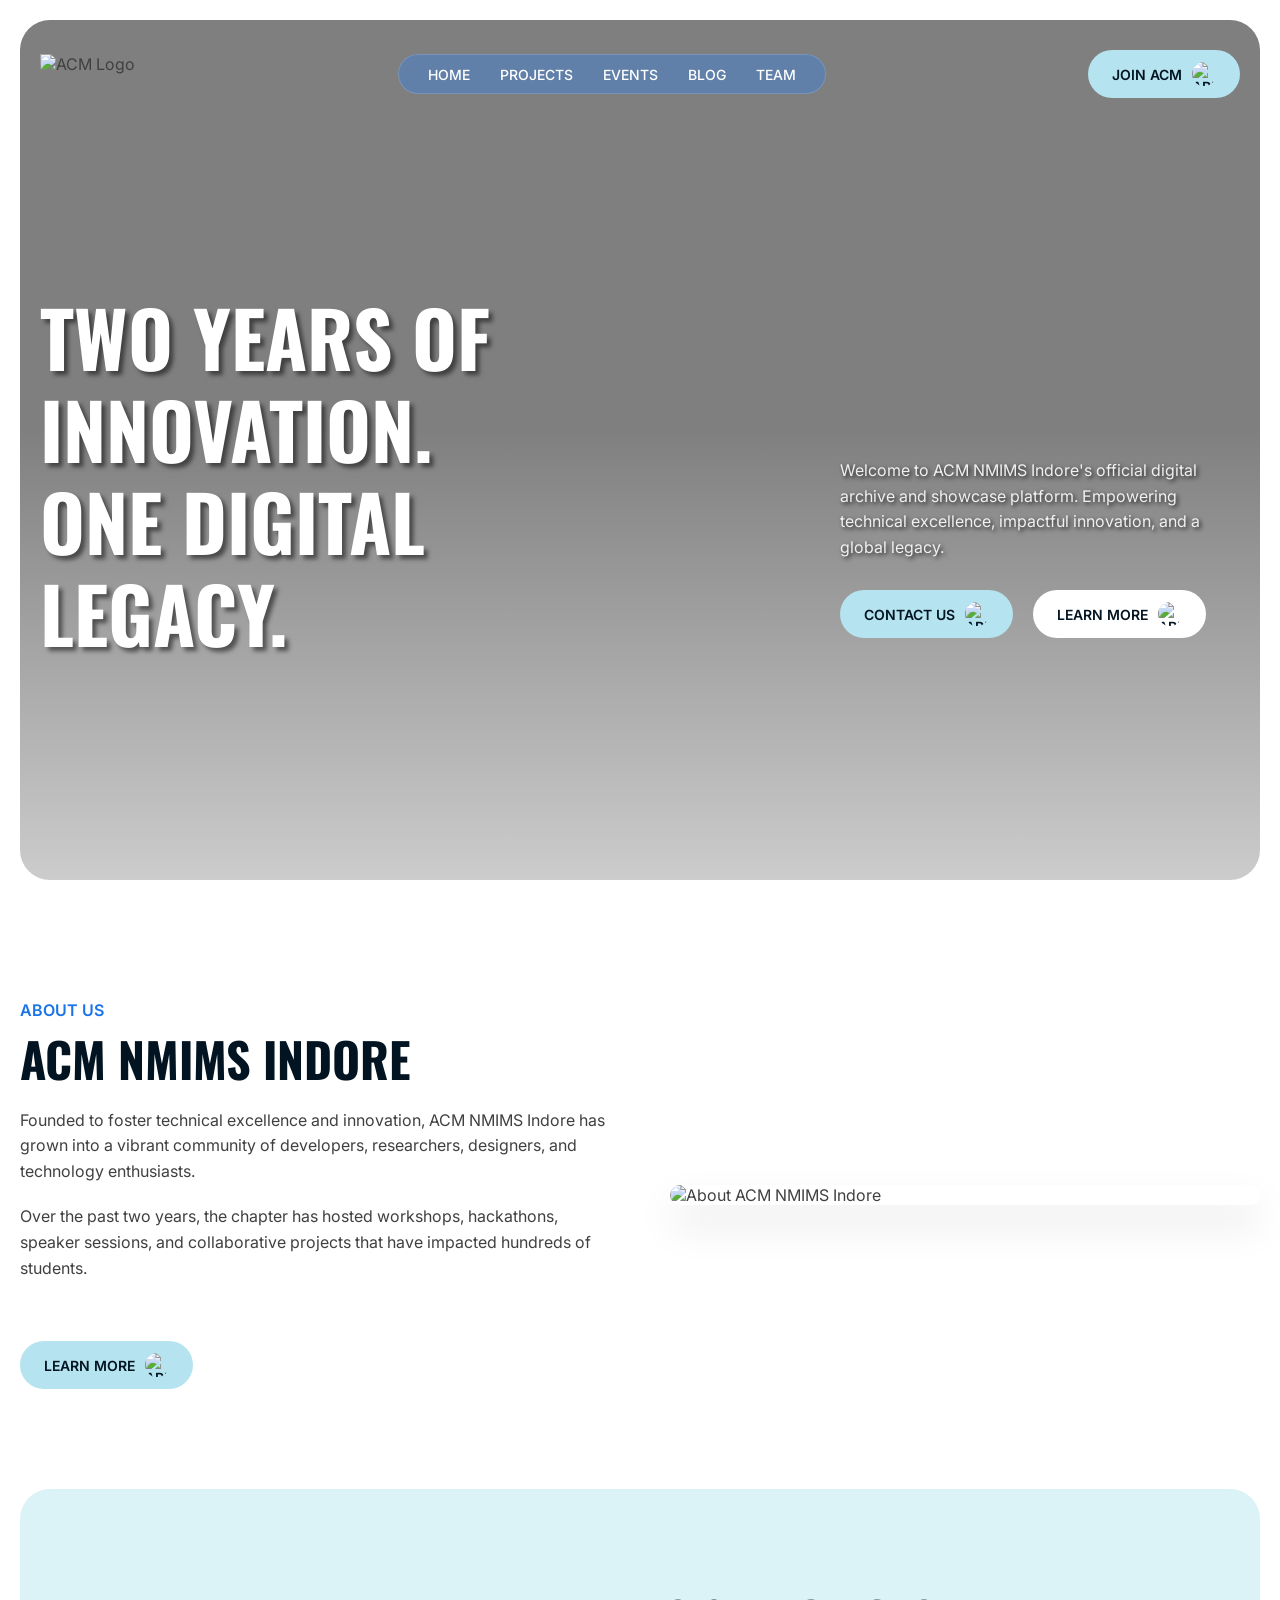
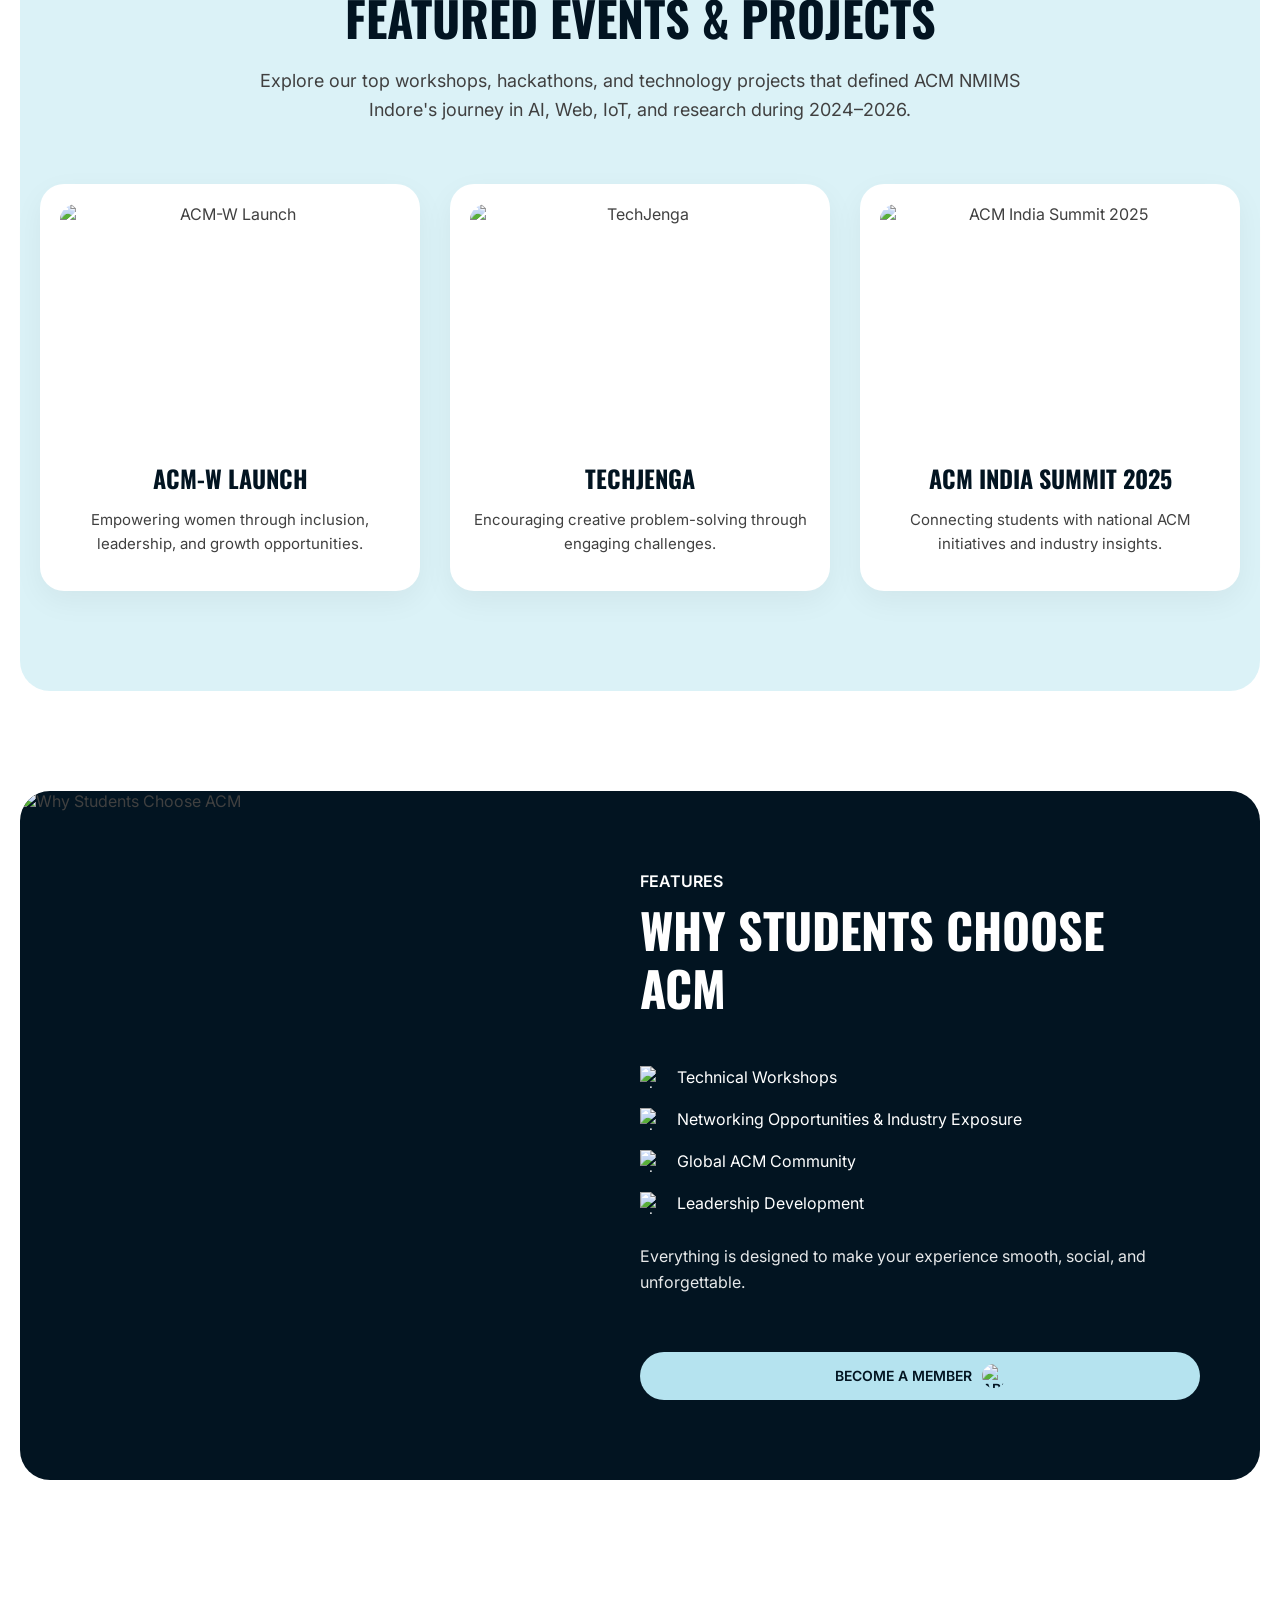
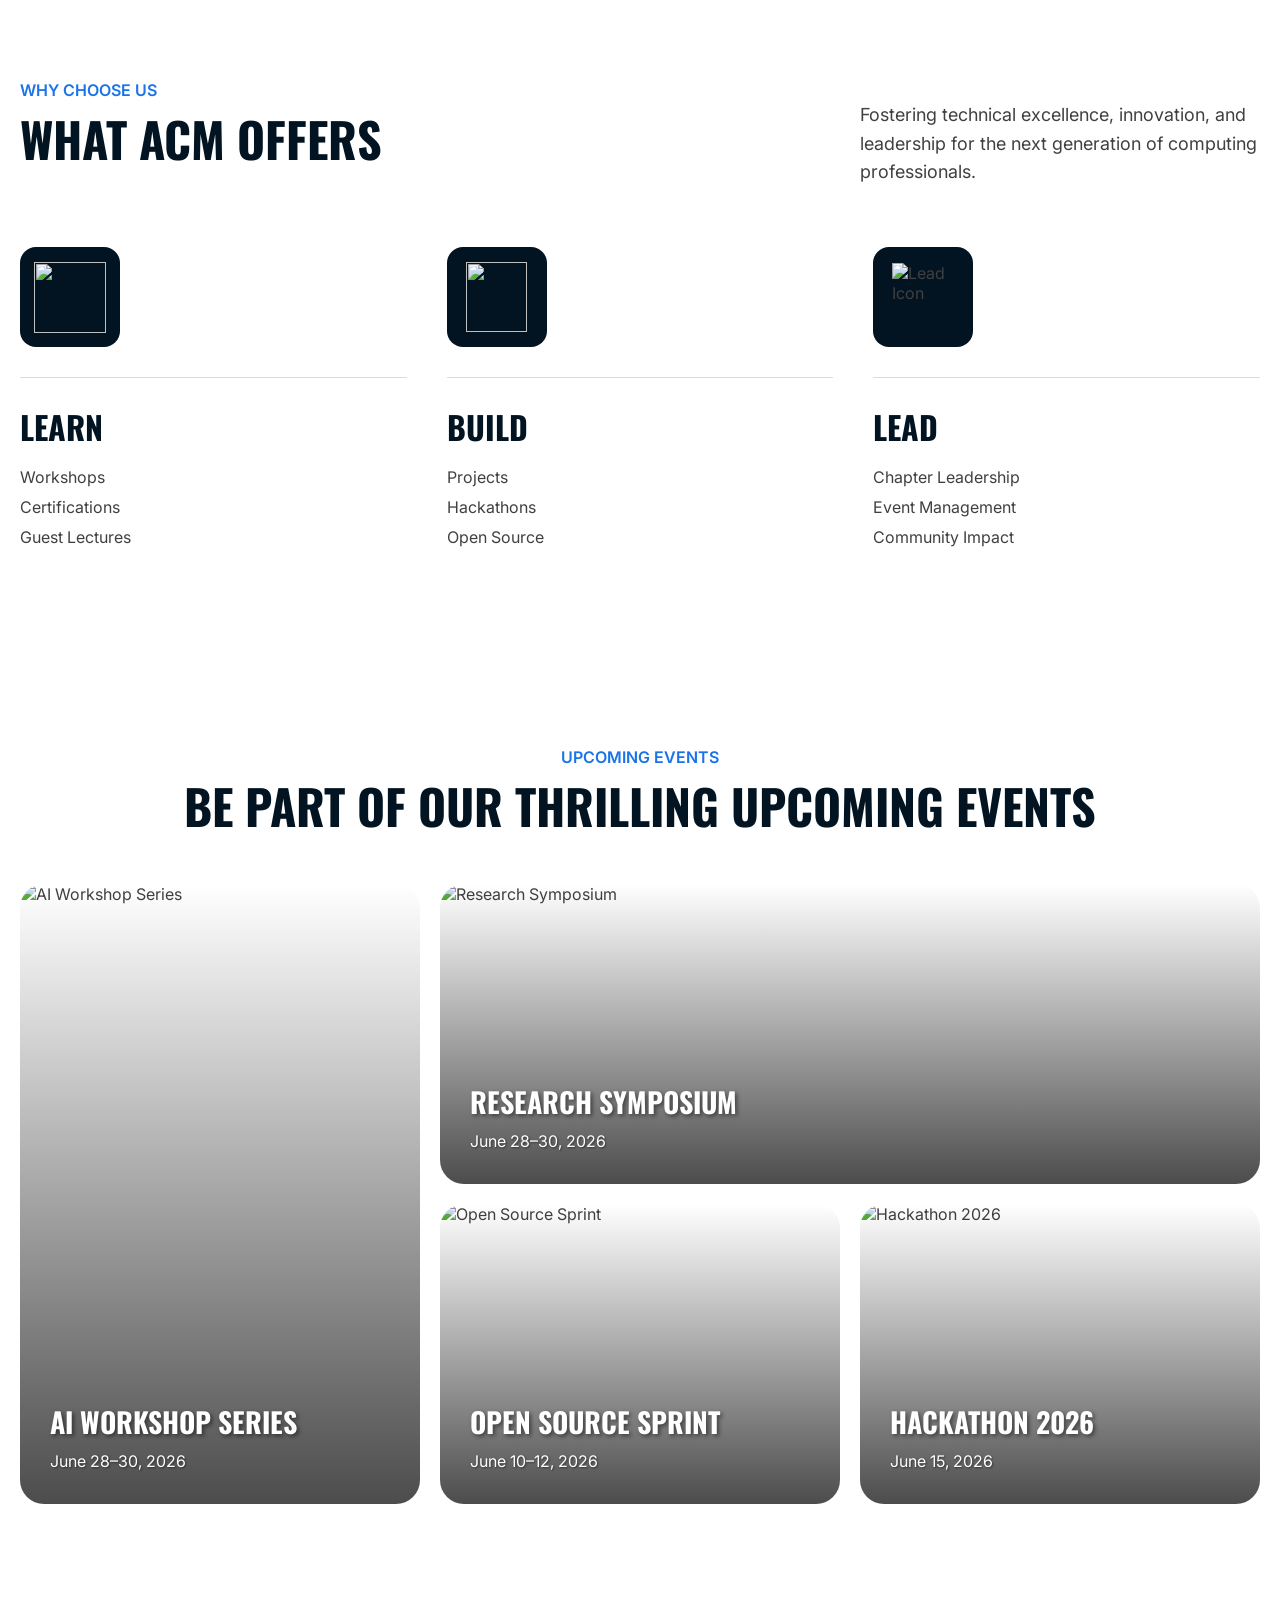
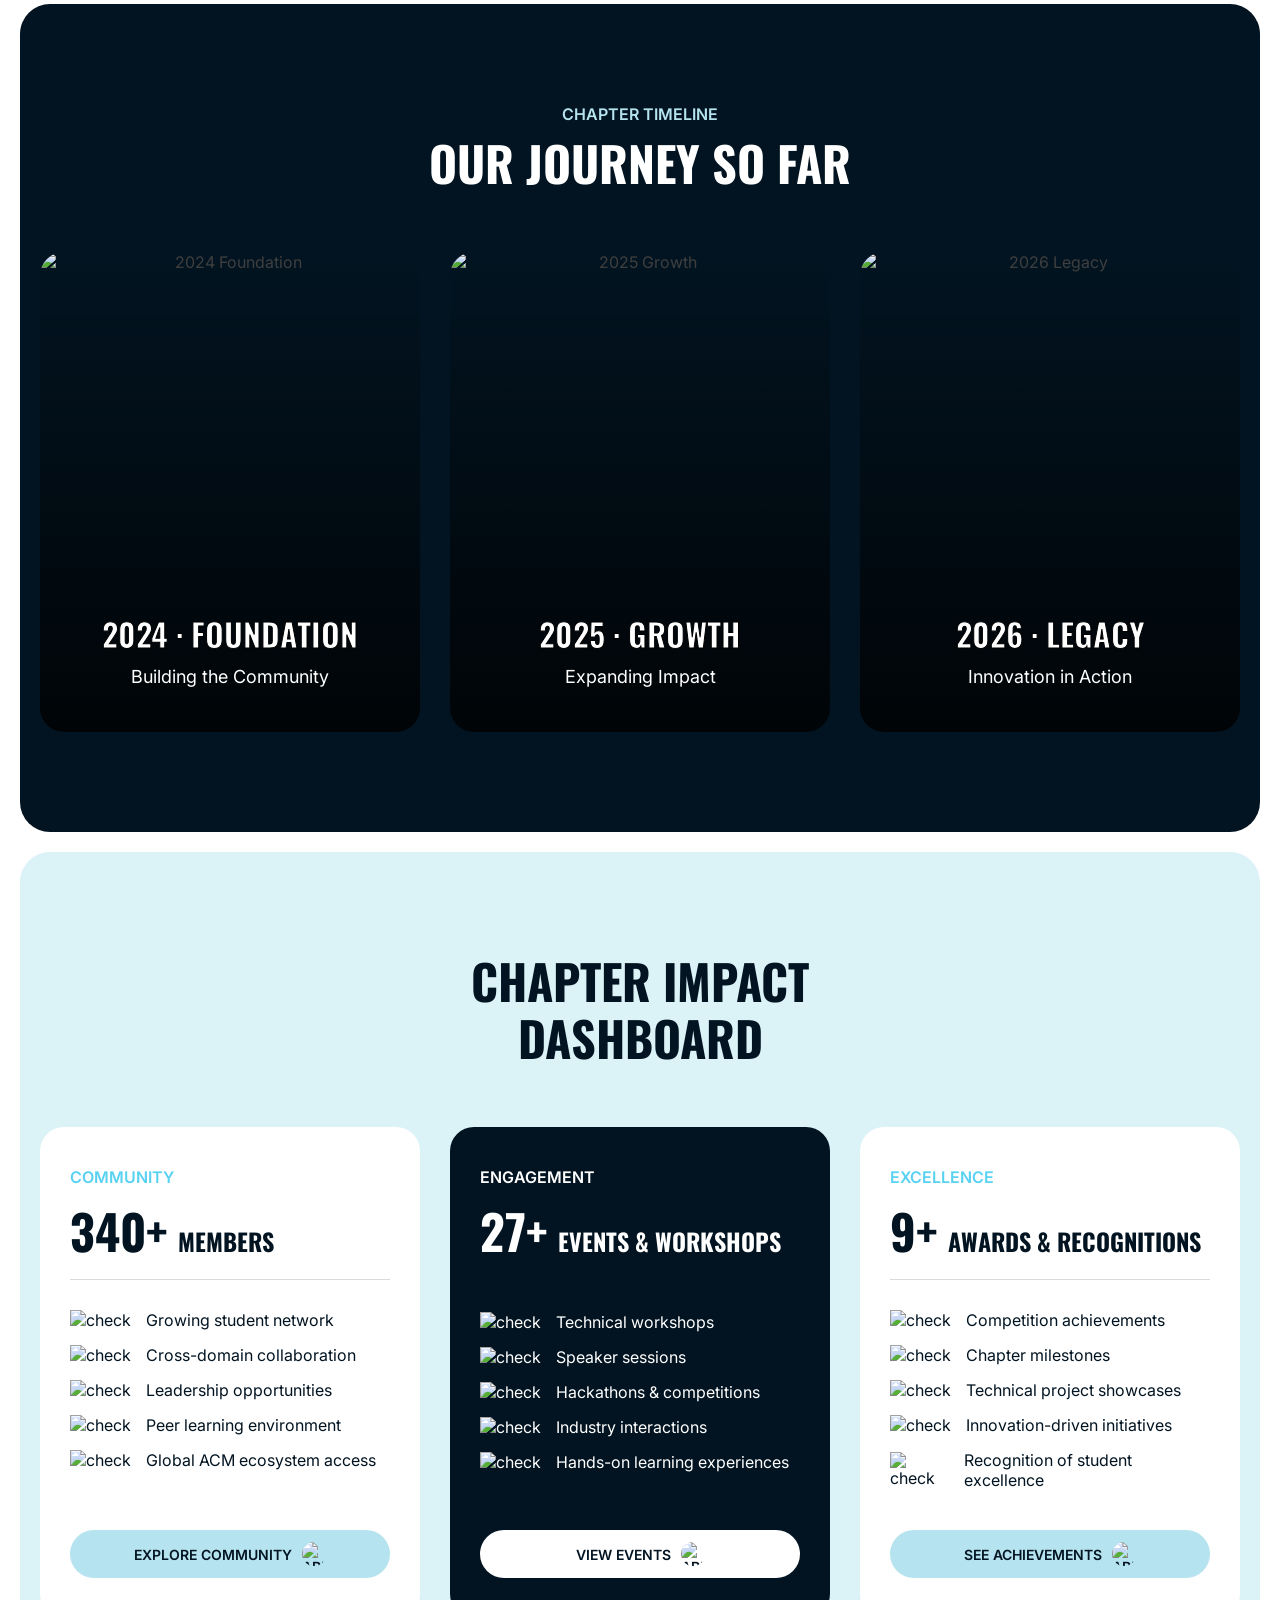
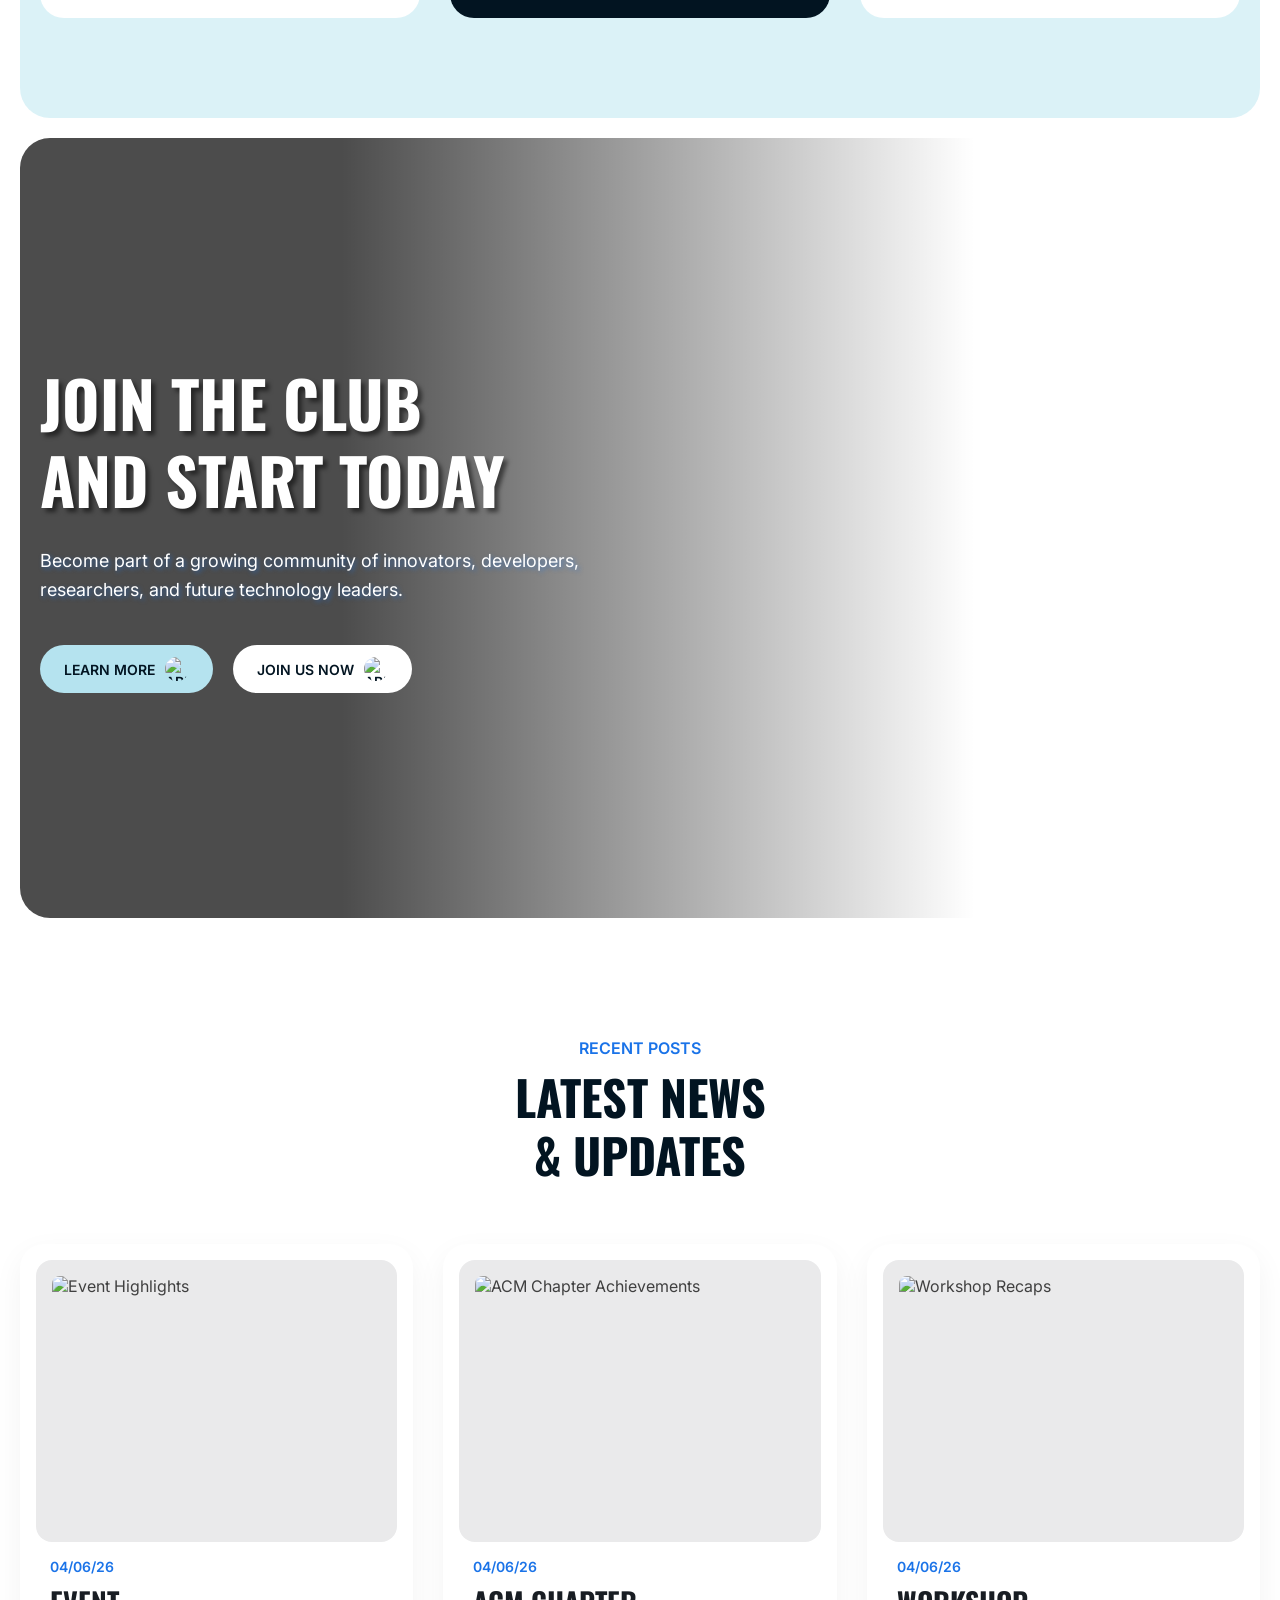
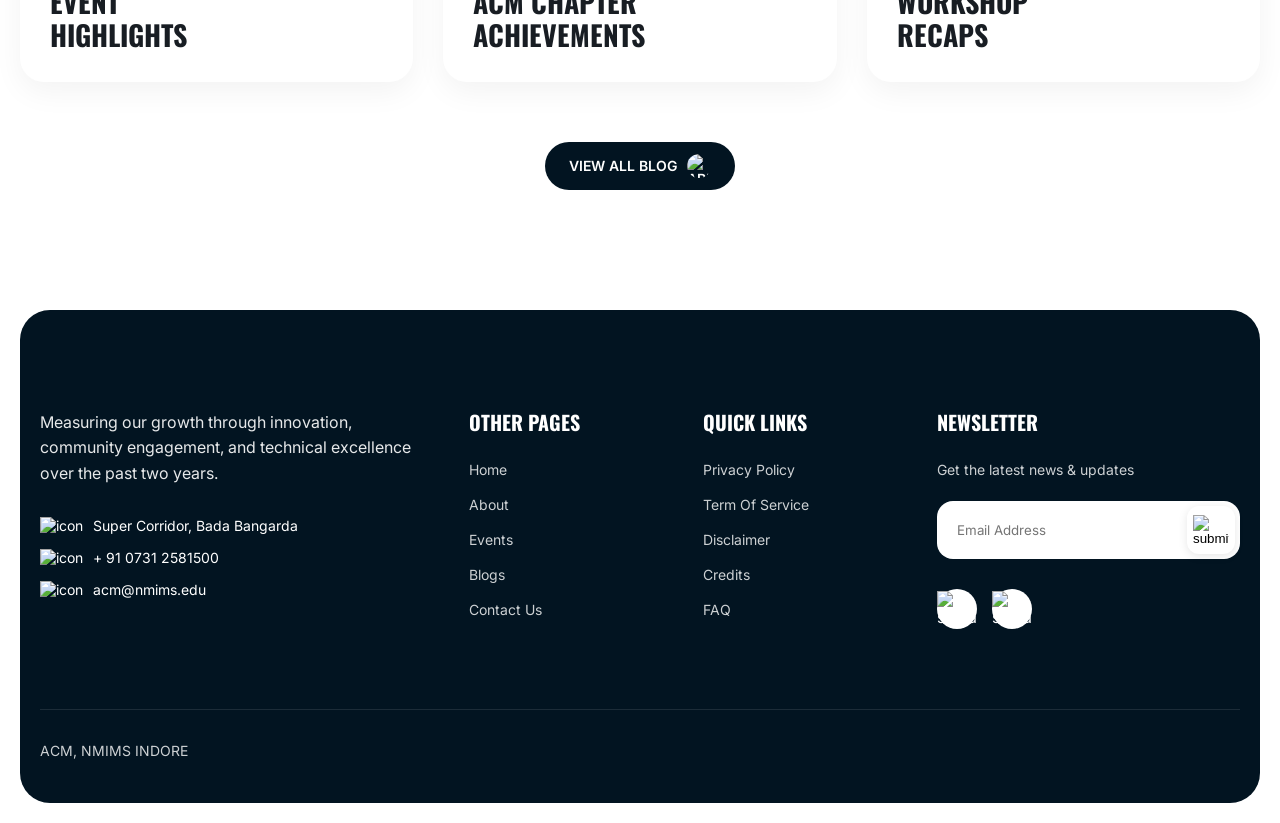
==== index.html @ 6b7d5bf9 "Initial ACM website upload Initial ACM website upload" ====
<!DOCTYPE html>
<html lang="en">
<head>
  <meta charset="UTF-8">
  <meta name="viewport" content="width=device-width, initial-scale=1.0">
  <title>Generated Page</title>
  <meta charset="UTF-8">
<meta name="viewport" content="width=device-width, initial-scale=1.0">
<title>ACM NMIMS Indore</title>
<link rel="preconnect" href="https://fonts.googleapis.com">
<link rel="preconnect" href="https://fonts.gstatic.com" crossorigin>
<link href="https://fonts.googleapis.com/css2?family=Inter:wght@400;500;600&family=Oswald:wght@400;500;600;700&display=swap" rel="stylesheet">
  <link rel="stylesheet" href="global.css">
  <style id="sections-styles">
/* CSS for section section:Hero */
.hero-section {
  position: relative;
  background-image: url('images/1e2fa39d3586a063eca9a0ffed9debd370127e8b.png');
  background-size: cover;
  background-position: center;
  min-height: 860px;
  border-radius: 30px;
  margin: 20px;
  overflow: hidden;
  display: flex;
  flex-direction: column;
}

.hero-bg-overlay {
  position: absolute;
  top: 0; left: 0; right: 0; bottom: 0;
  background: linear-gradient(180deg, rgba(0, 0, 0, 0.5) 0%, rgba(0, 0, 0, 0.5) 47.6%, rgba(0, 0, 0, 0.2) 100%);
  z-index: 1;
}

.site-header {
  position: relative;
  z-index: 2;
  padding: 30px 0;
}

.header-container {
  display: flex;
  justify-content: space-between;
  align-items: center;
  flex-wrap: wrap;
  gap: 20px;
}

.logo img {
  height: 40px;
}

.main-nav {
  position: relative;
  padding: 10px 30px;
  border-radius: 60px;
}

.nav-bg {
  position: absolute;
  top: 0; left: 0; right: 0; bottom: 0;
  background-color: rgba(62, 131, 221, 0.46);
  border: 1px solid rgba(255, 255, 255, 0.15);
  border-radius: 60px;
  backdrop-filter: blur(1px);
  z-index: -1;
}

.nav-list {
  display: flex;
  gap: 30px;
  align-items: center;
}

.nav-list a {
  color: #ffffff;
  font-size: 14px;
  font-weight: 500;
  text-transform: uppercase;
}

.hero-content {
  position: relative;
  z-index: 2;
  flex-grow: 1;
  display: flex;
  align-items: center;
  padding-bottom: 60px;
}

.hero-body {
  display: flex;
  flex-direction: column;
  gap: 40px;
  width: 100%;
}

.hero-title {
  color: #ffffff;
  font-size: clamp(48px, 6vw, 80px);
  text-shadow: 4px 4px 4px rgba(0, 0, 0, 0.5);
  margin: 0;
}

.hero-text-box {
  max-width: 400px;
}

.hero-desc {
  color: rgba(255, 255, 255, 0.9);
  font-size: 16px;
  text-shadow: 2px 2px 4px rgba(0, 0, 0, 0.8);
  margin-bottom: 30px;
}

.hero-buttons {
  display: flex;
  gap: 20px;
  flex-wrap: wrap;
}

@media (min-width: 992px) {
  .hero-body {
    flex-direction: row;
    justify-content: space-between;
    align-items: flex-end;
  }
  .hero-text-box {
    margin-bottom: 20px;
  }
}

@media (max-width: 768px) {
  .main-nav {
    display: none; /* Simplified for mobile, would normally have a hamburger menu */
  }
  .header-container {
    justify-content: center;
  }
  .header-btn {
    display: none;
  }
}

/* CSS for section section:About */
.about-section {
  position: relative;
  padding: 100px 0;
  overflow: hidden;
}

.bg-svg-about {
  position: absolute;
  top: 50%;
  left: 0;
  transform: translateY(-50%);
  z-index: -1;
  opacity: 0.5;
  pointer-events: none;
}

.about-container {
  display: flex;
  flex-direction: column;
  gap: 60px;
  align-items: center;
}

.about-content {
  flex: 1;
  max-width: 600px;
}

.about-desc {
  margin-bottom: 20px;
  font-size: 16px;
}

.about-image {
  flex: 1;
  width: 100%;
  max-width: 600px;
}

.about-image img {
  border-radius: 30px;
  width: 100%;
  box-shadow: 0 20px 40px rgba(0,0,0,0.1);
}

@media (min-width: 992px) {
  .about-container {
    flex-direction: row;
    justify-content: space-between;
  }
}

/* CSS for section section:Featured */
.featured-section {
  background-color: rgba(181, 227, 239, 0.48);
  padding: 100px 0;
  border-radius: 30px;
  margin: 0 20px;
}

.featured-grid {
  display: grid;
  grid-template-columns: repeat(auto-fit, minmax(300px, 1fr));
  gap: 30px;
  margin-top: 60px;
}

.featured-card {
  background-color: #ffffff;
  border-radius: 24px;
  padding: 20px;
  display: flex;
  flex-direction: column;
  align-items: center;
  text-align: center;
  box-shadow: 0 10px 30px rgba(0,0,0,0.05);
}

.card-img-wrapper {
  width: 100%;
  height: 240px;
  border-radius: 16px;
  overflow: hidden;
  margin-bottom: 20px;
}

.card-img {
  width: 100%;
  height: 100%;
  object-fit: cover;
}

.card-title {
  font-size: 24px;
  color: var(--dark-blue);
  margin-bottom: 15px;
}

.card-desc {
  font-size: 15px;
  color: var(--text-dark);
}

/* CSS for section section:WhyChoose */
.why-choose-section {
  background-color: var(--dark-blue);
  border-radius: 30px;
  margin: 100px 20px;
  overflow: hidden;
}

.why-choose-container {
  display: flex;
  flex-direction: column;
  padding: 0;
}

.why-choose-image {
  width: 100%;
}

.why-choose-image img {
  width: 100%;
  height: 100%;
  object-fit: cover;
  border-radius: 30px;
}

.why-choose-content {
  padding: 60px 30px;
  display: flex;
  flex-direction: column;
  justify-content: center;
}

.feature-list {
  margin: 30px 0;
  display: flex;
  flex-direction: column;
  gap: 20px;
}

.feature-list li {
  display: flex;
  align-items: center;
  gap: 15px;
  color: #ffffff;
  font-size: 16px;
}

.check-icon {
  width: 22px;
  height: 22px;
}

.feature-desc {
  font-size: 16px;
  opacity: 0.9;
}

@media (min-width: 992px) {
  .why-choose-container {
    flex-direction: row;
  }
  .why-choose-image {
    width: 50%;
  }
  .why-choose-content {
    width: 50%;
    padding: 80px 60px;
  }
}

/* CSS for section section:Offers */
.offers-section {
  padding: 100px 0;
}

.offers-header {
  display: flex;
  flex-direction: column;
  gap: 20px;
  margin-bottom: 60px;
}

.offers-grid {
  display: grid;
  grid-template-columns: repeat(auto-fit, minmax(250px, 1fr));
  gap: 40px;
}

.offer-card {
  display: flex;
  flex-direction: column;
}

.offer-icon-box {
  width: 100px;
  height: 100px;
  background-color: var(--dark-blue);
  border-radius: 16px;
  display: flex;
  align-items: center;
  justify-content: center;
  margin-bottom: 30px;
}

.offer-divider {
  width: 100%;
  height: 1px;
  background-color: rgba(2, 20, 33, 0.15);
  border: none;
  margin: 0 0 30px 0;
}

.offer-title {
  font-size: 32px;
  color: var(--dark-blue);
  margin-bottom: 20px;
}

.offer-list {
  display: flex;
  flex-direction: column;
  gap: 10px;
}

.offer-list li {
  font-size: 16px;
  color: var(--text-dark);
}

@media (min-width: 768px) {
  .offers-header {
    flex-direction: row;
    justify-content: space-between;
    align-items: flex-end;
  }
  .offers-header-left {
    flex: 1;
  }
  .offers-header-right {
    flex: 1;
    max-width: 400px;
  }
}

/* CSS for section section:Upcoming */
.upcoming-section {
  position: relative;
  padding: 100px 0;
}

.bg-svg-upcoming {
  position: absolute;
  top: 20%;
  right: 0;
  z-index: -1;
  opacity: 0.5;
  pointer-events: none;
}

.upcoming-grid {
  display: grid;
  grid-template-columns: 1fr;
  gap: 20px;
  margin-top: 50px;
}

.upcoming-card {
  position: relative;
  border-radius: 24px;
  overflow: hidden;
  display: flex;
  flex-direction: column;
  justify-content: flex-end;
  min-height: 300px;
}

.upcoming-bg {
  position: absolute;
  top: 0; left: 0; width: 100%; height: 100%;
  object-fit: cover;
  z-index: 1;
}

.upcoming-overlay {
  position: absolute;
  top: 0; left: 0; width: 100%; height: 100%;
  background: linear-gradient(180deg, rgba(0,0,0,0) 0%, rgba(0,0,0,0.7) 100%);
  z-index: 2;
}

.upcoming-content {
  position: relative;
  z-index: 3;
  padding: 30px;
}

.upcoming-title {
  color: #ffffff;
  font-size: 28px;
  margin-bottom: 10px;
  text-shadow: 2px 2px 4px rgba(0,0,0,0.5);
}

.upcoming-date {
  color: #ffffff;
  font-size: 16px;
  margin: 0;
  text-shadow: 1px 1px 2px rgba(0,0,0,0.5);
}

@media (min-width: 768px) {
  .upcoming-grid {
    grid-template-columns: repeat(2, 1fr);
  }
}

@media (min-width: 1024px) {
  .upcoming-grid {
    grid-template-columns: 1fr 1fr 1fr;
    grid-template-rows: 300px 300px;
  }
  .card-large {
    grid-column: 1 / 2;
    grid-row: 1 / 3;
    min-height: auto;
  }
  .card-wide {
    grid-column: 2 / 4;
    grid-row: 1 / 2;
    min-height: auto;
  }
  .card-small {
    min-height: auto;
  }
}

/* CSS for section section:Timeline */
.timeline-section {
  background-color: var(--dark-blue);
  padding: 100px 0;
  border-radius: 30px;
  margin: 0 20px;
}

.timeline-grid {
  display: grid;
  grid-template-columns: repeat(auto-fit, minmax(300px, 1fr));
  gap: 30px;
  margin-top: 60px;
}

.timeline-card {
  position: relative;
  border-radius: 24px;
  overflow: hidden;
  height: 480px;
  display: flex;
  flex-direction: column;
  justify-content: flex-end;
  align-items: center;
  text-align: center;
}

.timeline-bg {
  position: absolute;
  top: 0; left: 0; width: 100%; height: 100%;
  object-fit: cover;
  z-index: 1;
}

.timeline-overlay {
  position: absolute;
  top: 0; left: 0; width: 100%; height: 100%;
  background: linear-gradient(180deg, rgba(0,0,0,0) 0%, rgba(0,0,0,0.8) 100%);
  z-index: 2;
}

.timeline-content {
  position: relative;
  z-index: 3;
  padding: 40px 20px;
}

.timeline-year {
  color: #ffffff;
  font-size: 32px;
  margin-bottom: 10px;
  -webkit-text-stroke: 1px #000;
}

.timeline-desc {
  color: #ffffff;
  font-size: 18px;
  margin: 0;
}

/* CSS for section section:Impact */
.impact-section {
  background-color: rgba(181, 227, 239, 0.48);
  padding: 100px 0;
  border-radius: 30px;
  margin: 20px;
}

.impact-grid {
  display: grid;
  grid-template-columns: repeat(auto-fit, minmax(300px, 1fr));
  gap: 30px;
  margin-top: 60px;
}

.impact-card {
  background-color: #ffffff;
  border-radius: 24px;
  padding: 40px 30px;
  display: flex;
  flex-direction: column;
}

.card-dark {
  background-color: var(--dark-blue);
}

.impact-label {
  font-size: 16px;
  font-weight: 600;
  margin-bottom: 15px;
  display: block;
}

.impact-stat {
  font-size: 48px;
  color: var(--dark-blue);
  margin-bottom: 20px;
  display: flex;
  align-items: baseline;
  gap: 10px;
}

.impact-stat-desc {
  font-size: 24px;
  font-family: var(--font-heading);
}

.impact-divider {
  width: 100%;
  height: 1px;
  background-color: rgba(2, 20, 33, 0.15);
  border: none;
  margin: 0 0 30px 0;
}

.impact-divider.border-dark {
  background-color: #021421; /* Based on design, it might be a darker line or just solid */
  border: 1px solid #021421;
}

.impact-list {
  display: flex;
  flex-direction: column;
  gap: 15px;
  flex-grow: 1;
}

.impact-list li {
  display: flex;
  align-items: center;
  gap: 15px;
  font-size: 16px;
  color: var(--dark-blue);
}

.impact-list.text-white li {
  color: #ffffff;
}

/* CSS for section section:Join */
.join-section {
  position: relative;
  background-image: url('images/59181d2025344b6263c9351d82a9d69cfdf702b4.png');
  background-size: cover;
  background-position: center;
  min-height: 780px;
  border-radius: 30px;
  margin: 20px;
  display: flex;
  align-items: center;
  overflow: hidden;
}

.join-bg-overlay {
  position: absolute;
  top: 0; left: 0; right: 0; bottom: 0;
  background: linear-gradient(90deg, rgba(0,0,0,0.7) 26%, rgba(0,0,0,0) 77%);
  z-index: 1;
}

.join-container {
  position: relative;
  z-index: 2;
}

.join-content {
  max-width: 600px;
}

.join-title {
  color: #ffffff;
  font-size: clamp(40px, 5vw, 64px);
  margin-bottom: 30px;
  text-shadow: 4px 4px 4px rgba(0,0,0,0.5);
}

.join-desc {
  color: #ffffff;
  font-size: 18px;
  margin-bottom: 40px;
  text-shadow: 2px 2px 4px rgba(26, 115, 232, 0.5);
}

.join-buttons {
  display: flex;
  gap: 20px;
  flex-wrap: wrap;
}

/* CSS for section section:RecentPosts */
.recent-posts-section {
  padding: 100px 0;
}

.posts-grid {
  display: grid;
  grid-template-columns: repeat(auto-fit, minmax(300px, 1fr));
  gap: 30px;
  margin-top: 60px;
}

.post-card {
  background-color: #ffffff;
  border-radius: 24px;
  overflow: hidden;
  box-shadow: 0 10px 30px rgba(0,0,0,0.05);
}

.post-img-wrapper {
  background-color: #eaeaeb;
  padding: 16px;
  border-radius: 16px;
  margin: 16px;
}

.post-img {
  width: 100%;
  height: 250px;
  object-fit: cover;
  border-radius: 8px;
}

.post-content {
  padding: 0 30px 30px;
}

.post-date {
  color: var(--accent-blue);
  font-size: 14px;
  font-weight: 600;
  display: block;
  margin-bottom: 10px;
}

.post-title {
  font-size: 28px;
  color: #181d23;
  margin: 0;
}

/* CSS for section section:Footer */
.site-footer {
  background-color: var(--dark-blue);
  color: #ffffff;
  padding: 100px 0 40px;
  border-radius: 30px;
  margin: 20px;
  position: relative;
  overflow: hidden;
}

.bg-svg-footer {
  position: absolute;
  bottom: 0;
  right: 0;
  z-index: 0;
  opacity: 0.5;
  pointer-events: none;
}

.footer-grid {
  display: grid;
  grid-template-columns: repeat(auto-fit, minmax(200px, 1fr));
  gap: 40px;
  position: relative;
  z-index: 1;
}

.footer-desc {
  font-size: 16px;
  margin-bottom: 30px;
  opacity: 0.9;
}

.footer-contact {
  display: flex;
  flex-direction: column;
  gap: 15px;
}

.footer-contact li {
  display: flex;
  align-items: center;
  gap: 10px;
  font-size: 14px;
}

.footer-title {
  font-size: 20px;
  margin-bottom: 25px;
  color: #ffffff;
}

.footer-links {
  display: flex;
  flex-direction: column;
  gap: 15px;
}

.footer-links a {
  font-size: 14px;
  opacity: 0.8;
  transition: opacity 0.3s;
}

.footer-links a:hover {
  opacity: 1;
}

.footer-newsletter-desc {
  font-size: 14px;
  margin-bottom: 20px;
  opacity: 0.8;
}

.newsletter-form {
  display: flex;
  background-color: #ffffff;
  border-radius: 16px;
  padding: 5px;
  margin-bottom: 30px;
}

.newsletter-input {
  flex-grow: 1;
  border: none;
  padding: 10px 15px;
  background: transparent;
  outline: none;
  font-family: var(--font-body);
}

.newsletter-btn {
  background-color: #ffffff;
  border: none;
  width: 48px;
  height: 48px;
  border-radius: 12px;
  display: flex;
  align-items: center;
  justify-content: center;
  cursor: pointer;
  box-shadow: 0 2px 10px rgba(0,0,0,0.1);
}

.social-links {
  display: flex;
  gap: 15px;
}

.social-icon {
  width: 40px;
  height: 40px;
  background-color: #ffffff;
  border-radius: 50%;
  display: flex;
  align-items: center;
  justify-content: center;
}

.footer-bottom {
  margin-top: 80px;
  padding-top: 30px;
  border-top: 1px solid rgba(255,255,255,0.1);
  position: relative;
  z-index: 1;
}

.footer-bottom p {
  margin: 0;
  font-size: 14px;
  opacity: 0.8;
}

@media (min-width: 992px) {
  .footer-grid {
    grid-template-columns: 2fr 1fr 1fr 1.5fr;
  }
}
  </style>
  <script src="global.js" defer></script>
</head>
<body>
<section id="section-hero" class="hero-section">
  <div class="hero-bg-overlay"></div>
  
  <header class="site-header">
    <div class="container header-container">
      <a href="#" class="logo">
        <img src="images/8d2882d5493a7469e9303ea0fe191be4ab926729.png" alt="ACM Logo">
      </a>
      
      <nav class="main-nav">
        <div class="nav-bg"></div>
        <ul class="nav-list">
          <li><a href="#">HOME</a></li>
          <li><a href="#">PROJECTS</a></li>
          <li><a href="#">EVENTS</a></li>
          <li><a href="#">BLOG</a></li>
          <li><a href="#">TEAM</a></li>
        </ul>
      </nav>
      
      <a href="#" class="btn btn-light header-btn">
        JOIN ACM 
        <img src="images/ee227d0766d12949bd195fbb7269ee6a46c4994e.png" alt="arrow" class="btn-arrow">
      </a>
    </div>
  </header>

  <div class="container hero-content">
    <div class="hero-body">
      <h1 class="hero-title">TWO YEARS OF<br>INNOVATION.<br>ONE DIGITAL<br>LEGACY.</h1>
      
      <div class="hero-text-box">
        <p class="hero-desc">Welcome to ACM NMIMS Indore's official digital archive and showcase platform. Empowering technical excellence, impactful innovation, and a global legacy.</p>
        <div class="hero-buttons">
          <a href="#" class="btn btn-light">
            CONTACT US 
            <img src="images/ee227d0766d12949bd195fbb7269ee6a46c4994e.png" alt="arrow" class="btn-arrow">
          </a>
          <a href="#" class="btn btn-white">
            LEARN MORE 
            <img src="images/ee227d0766d12949bd195fbb7269ee6a46c4994e.png" alt="arrow" class="btn-arrow">
          </a>
        </div>
      </div>
    </div>
  </div>
</section>
<section id="section-about" class="about-section">
  <img src="images/1_408.svg" class="bg-svg-about" alt="">
  
  <div class="container about-container">
    <div class="about-content">
      <span class="section-label">ABOUT US</span>
      <h2 class="section-title">ACM NMIMS INDORE</h2>
      <p class="about-desc">Founded to foster technical excellence and innovation, ACM NMIMS Indore has grown into a vibrant community of developers, researchers, designers, and technology enthusiasts.</p>
      <p class="about-desc">Over the past two years, the chapter has hosted workshops, hackathons, speaker sessions, and collaborative projects that have impacted hundreds of students.</p>
      <a href="#" class="btn btn-light mt-40">
        Learn more 
        <img src="images/ee227d0766d12949bd195fbb7269ee6a46c4994e.png" alt="arrow" class="btn-arrow">
      </a>
    </div>
    <div class="about-image">
      <img src="images/b31869278019051316dd5f74d8a2dfa505bf3e46.png" alt="About ACM NMIMS Indore">
    </div>
  </div>
</section>
<section id="section-featured" class="featured-section">
  <div class="container">
    <div class="section-header text-center">
      <h2 class="section-title">Featured Events & Projects</h2>
      <p class="section-subtitle">Explore our top workshops, hackathons, and technology projects that defined ACM NMIMS Indore's journey in AI, Web, IoT, and research during 2024–2026.</p>
    </div>
    
    <div class="featured-grid">
      <div class="featured-card">
        <div class="card-img-wrapper">
          <img src="images/f851601410983bf884eeaa1fc733c3e658897459.png" alt="ACM-W Launch" class="card-img">
        </div>
        <div class="card-content">
          <h3 class="card-title">ACM-W Launch</h3>
          <p class="card-desc">Empowering women through inclusion, leadership, and growth opportunities.</p>
        </div>
      </div>
      
      <div class="featured-card">
        <div class="card-img-wrapper">
          <img src="images/6913a5ff35c12b20f46ddb8f13af16a938a5d788.png" alt="TechJenga" class="card-img">
        </div>
        <div class="card-content">
          <h3 class="card-title">TechJenga</h3>
          <p class="card-desc">Encouraging creative problem-solving through engaging challenges.</p>
        </div>
      </div>
      
      <div class="featured-card">
        <div class="card-img-wrapper">
          <img src="images/b74d2e65c74c326ffe2df30f72d13a0d3386bbf2.png" alt="ACM India Summit 2025" class="card-img">
        </div>
        <div class="card-content">
          <h3 class="card-title">ACM India Summit 2025</h3>
          <p class="card-desc">Connecting students with national ACM initiatives and industry insights.</p>
        </div>
      </div>
    </div>
  </div>
</section>
<section id="section-why-choose" class="why-choose-section">
  <div class="container why-choose-container">
    <div class="why-choose-image">
      <img src="images/fd904b03b677e1a871e2459cab1a1a9500305e5a.png" alt="Why Students Choose ACM">
    </div>
    
    <div class="why-choose-content">
      <span class="section-label text-white">Features</span>
      <h2 class="section-title text-white">Why Students Choose ACM</h2>
      
      <ul class="feature-list">
        <li>
          <img src="images/1_46.svg" alt="check" class="check-icon">
          <span>Technical Workshops</span>
        </li>
        <li>
          <img src="images/1_50.svg" alt="check" class="check-icon">
          <span>Networking Opportunities & Industry Exposure</span>
        </li>
        <li>
          <img src="images/1_54.svg" alt="check" class="check-icon">
          <span>Global ACM Community</span>
        </li>
        <li>
          <img src="images/1_58.svg" alt="check" class="check-icon">
          <span>Leadership Development</span>
        </li>
      </ul>
      
      <p class="feature-desc text-white">Everything is designed to make your experience smooth, social, and unforgettable.</p>
      
      <a href="#" class="btn btn-light mt-40">
        BECOME A MEMBER 
        <img src="images/ee227d0766d12949bd195fbb7269ee6a46c4994e.png" alt="arrow" class="btn-arrow">
      </a>
    </div>
  </div>
</section>
<section id="section-offers" class="offers-section">
  <div class="container">
    <div class="offers-header">
      <div class="offers-header-left">
        <span class="section-label">Why Choose Us</span>
        <h2 class="section-title">What ACM Offers</h2>
      </div>
      <div class="offers-header-right">
        <p class="section-subtitle" style="margin:0;">Fostering technical excellence, innovation, and leadership for the next generation of computing professionals.</p>
      </div>
    </div>
    
    <div class="offers-grid">
      <div class="offer-card">
        <div class="offer-icon-box">
          <!--merged image-->
          <div style="position: relative; width: 72px; height: 71px;">
            <img src="images/1_73.svg" style="position: absolute; top:0; left:0; width:100%; height:100%;" alt="">
            <img src="images/1_76.svg" style="position: absolute; top:50%; left:50%; transform: translate(-50%, -50%);" alt="">
          </div>
        </div>
        <hr class="offer-divider">
        <h3 class="offer-title">learn</h3>
        <ul class="offer-list">
          <li>Workshops</li>
          <li>Certifications</li>
          <li>Guest Lectures</li>
        </ul>
      </div>
      
      <div class="offer-card">
        <div class="offer-icon-box">
          <!--merged image-->
          <div style="position: relative; width: 61px; height: 70px;">
            <img src="images/1_86.svg" style="position: absolute; top:0; left:0; width:100%; height:100%;" alt="">
            <img src="images/1_82.svg" style="position: absolute; top:50%; left:50%; transform: translate(-50%, -50%);" alt="">
          </div>
        </div>
        <hr class="offer-divider">
        <h3 class="offer-title">build</h3>
        <ul class="offer-list">
          <li>Projects</li>
          <li>Hackathons</li>
          <li>Open Source</li>
        </ul>
      </div>
      
      <div class="offer-card">
        <div class="offer-icon-box">
          <img src="images/1_96.svg" alt="Lead Icon" style="width: 62px; height: 68px;">
        </div>
        <hr class="offer-divider">
        <h3 class="offer-title">lead</h3>
        <ul class="offer-list">
          <li>Chapter Leadership</li>
          <li>Event Management</li>
          <li>Community Impact</li>
        </ul>
      </div>
    </div>
  </div>
</section>
<section id="section-upcoming" class="upcoming-section">
  <img src="images/1_385.svg" class="bg-svg-upcoming" alt="">
  
  <div class="container">
    <div class="section-header text-center">
      <span class="section-label">Upcoming Events</span>
      <h2 class="section-title">Be Part of Our Thrilling Upcoming Events</h2>
    </div>
    
    <div class="upcoming-grid">
      <div class="upcoming-card card-large">
        <img src="images/25f1d1235a706be02337646841ffe1c3e5abc9ea.png" alt="AI Workshop Series" class="upcoming-bg">
        <div class="upcoming-overlay"></div>
        <div class="upcoming-content">
          <h3 class="upcoming-title">AI Workshop Series</h3>
          <p class="upcoming-date">June 28–30, 2026</p>
        </div>
      </div>
      
      <div class="upcoming-card card-wide">
        <img src="images/49d2701a531fa5c1f7dc8d2e6606453d5b234426.png" alt="Research Symposium" class="upcoming-bg">
        <div class="upcoming-overlay"></div>
        <div class="upcoming-content">
          <h3 class="upcoming-title">Research Symposium</h3>
          <p class="upcoming-date">June 28–30, 2026</p>
        </div>
      </div>
      
      <div class="upcoming-card card-small">
        <img src="images/6f95451e739ae6b1ac056f582cac11988d407e6e.png" alt="Open Source Sprint" class="upcoming-bg">
        <div class="upcoming-overlay"></div>
        <div class="upcoming-content">
          <h3 class="upcoming-title">Open Source Sprint</h3>
          <p class="upcoming-date">June 10–12, 2026</p>
        </div>
      </div>
      
      <div class="upcoming-card card-small">
        <img src="images/7b0f2eb5db7f674fe42a67d6cac72473234a5cbe.png" alt="Hackathon 2026" class="upcoming-bg">
        <div class="upcoming-overlay"></div>
        <div class="upcoming-content">
          <h3 class="upcoming-title">Hackathon 2026</h3>
          <p class="upcoming-date">June 15, 2026</p>
        </div>
      </div>
    </div>
  </div>
</section>
<section id="section-timeline" class="timeline-section">
  <div class="container">
    <div class="section-header text-center">
      <span class="section-label text-light-blue">CHAPTER TIMELINE</span>
      <h2 class="section-title text-white">Our Journey So Far</h2>
    </div>
    
    <div class="timeline-grid">
      <div class="timeline-card">
        <img src="images/967c4aca2d52d2d6723c4f1747ebd220540c2ec2.png" alt="2024 Foundation" class="timeline-bg">
        <div class="timeline-overlay"></div>
        <div class="timeline-content">
          <h3 class="timeline-year">2024 · Foundation</h3>
          <p class="timeline-desc">Building the Community</p>
        </div>
      </div>
      
      <div class="timeline-card">
        <img src="images/fbb46104217a748753298cc250693c8492683820.png" alt="2025 Growth" class="timeline-bg">
        <div class="timeline-overlay"></div>
        <div class="timeline-content">
          <h3 class="timeline-year">2025 · Growth</h3>
          <p class="timeline-desc">Expanding Impact</p>
        </div>
      </div>
      
      <div class="timeline-card">
        <img src="images/84bb21c009e7389d2c6c24c9e2a4591e5c78a9e8.png" alt="2026 Legacy" class="timeline-bg">
        <div class="timeline-overlay"></div>
        <div class="timeline-content">
          <h3 class="timeline-year">2026 · Legacy</h3>
          <p class="timeline-desc">Innovation in Action</p>
        </div>
      </div>
    </div>
  </div>
</section>
<section id="section-impact" class="impact-section">
  <div class="container">
    <div class="section-header text-center">
      <h2 class="section-title">Chapter Impact<br>Dashboard</h2>
    </div>
    
    <div class="impact-grid">
      <div class="impact-card">
        <span class="impact-label text-cyan">COMMUNITY</span>
        <h3 class="impact-stat">340+ <span class="impact-stat-desc">MEMBERS</span></h3>
        <hr class="impact-divider">
        <ul class="impact-list">
          <li><img src="images/1_148.svg" alt="check"> Growing student network</li>
          <li><img src="images/1_152.svg" alt="check"> Cross-domain collaboration</li>
          <li><img src="images/1_156.svg" alt="check"> Leadership opportunities</li>
          <li><img src="images/1_160.svg" alt="check"> Peer learning environment</li>
          <li><img src="images/1_164.svg" alt="check"> Global ACM ecosystem access</li>
        </ul>
        <div class="mt-40">
          <a href="#" class="btn btn-light btn-full">
            Explore Community 
            <img src="images/ee227d0766d12949bd195fbb7269ee6a46c4994e.png" alt="arrow" class="btn-arrow">
          </a>
        </div>
      </div>
      
      <div class="impact-card card-dark">
        <span class="impact-label text-white">ENGAGEMENT</span>
        <h3 class="impact-stat text-white">27+ <span class="impact-stat-desc text-white">Events & Workshops</span></h3>
        <hr class="impact-divider border-dark">
        <ul class="impact-list text-white">
          <li><img src="images/1_178.svg" alt="check"> Technical workshops</li>
          <li><img src="images/1_182.svg" alt="check"> Speaker sessions</li>
          <li><img src="images/1_186.svg" alt="check"> Hackathons & competitions</li>
          <li><img src="images/1_190.svg" alt="check"> Industry interactions</li>
          <li><img src="images/1_194.svg" alt="check"> Hands-on learning experiences</li>
        </ul>
        <div class="mt-40">
          <a href="#" class="btn btn-white btn-full">
            View Events 
            <img src="images/ee227d0766d12949bd195fbb7269ee6a46c4994e.png" alt="arrow" class="btn-arrow">
          </a>
        </div>
      </div>
      
      <div class="impact-card">
        <span class="impact-label text-cyan">EXCELLENCE</span>
        <h3 class="impact-stat">9+ <span class="impact-stat-desc">Awards & Recognitions</span></h3>
        <hr class="impact-divider">
        <ul class="impact-list">
          <li><img src="images/1_207.svg" alt="check"> Competition achievements</li>
          <li><img src="images/1_211.svg" alt="check"> Chapter milestones</li>
          <li><img src="images/1_215.svg" alt="check"> Technical project showcases</li>
          <li><img src="images/1_219.svg" alt="check"> Innovation-driven initiatives</li>
          <li><img src="images/1_223.svg" alt="check"> Recognition of student excellence</li>
        </ul>
        <div class="mt-40">
          <a href="#" class="btn btn-light btn-full">
            See Achievements 
            <img src="images/ee227d0766d12949bd195fbb7269ee6a46c4994e.png" alt="arrow" class="btn-arrow">
          </a>
        </div>
      </div>
    </div>
  </div>
</section>
<section id="section-join" class="join-section">
  <div class="join-bg-overlay"></div>
  <div class="container join-container">
    <div class="join-content">
      <h2 class="join-title">JOIN THE CLUB<br>AND START TODAY</h2>
      <p class="join-desc">Become part of a growing community of innovators, developers, researchers, and future technology leaders.</p>
      <div class="join-buttons">
        <a href="#" class="btn btn-light">
          LEARN MORE 
          <img src="images/ee227d0766d12949bd195fbb7269ee6a46c4994e.png" alt="arrow" class="btn-arrow">
        </a>
        <a href="#" class="btn btn-white">
          Join Us Now 
          <img src="images/ee227d0766d12949bd195fbb7269ee6a46c4994e.png" alt="arrow" class="btn-arrow">
        </a>
      </div>
    </div>
  </div>
</section>
<section id="section-recent-posts" class="recent-posts-section">
  <div class="container">
    <div class="section-header text-center">
      <span class="section-label">Recent Posts</span>
      <h2 class="section-title">Latest News<br>& Updates</h2>
    </div>
    
    <div class="posts-grid">
      <div class="post-card">
        <div class="post-img-wrapper">
          <img src="images/42e507037eb4ddb146eae6461ad41406b82e0c63.png" alt="Event Highlights" class="post-img">
        </div>
        <div class="post-content">
          <span class="post-date">04/06/26</span>
          <h3 class="post-title">Event<br>Highlights</h3>
        </div>
      </div>
      
      <div class="post-card">
        <div class="post-img-wrapper">
          <img src="images/aeaa3672b5ec909132cc548f4b76dfa3e2045934.png" alt="ACM Chapter Achievements" class="post-img">
        </div>
        <div class="post-content">
          <span class="post-date">04/06/26</span>
          <h3 class="post-title">ACM Chapter<br>Achievements</h3>
        </div>
      </div>
      
      <div class="post-card">
        <div class="post-img-wrapper">
          <img src="images/c8d422f25795dfc4feb25a3f9353bc00199b29ac.png" alt="Workshop Recaps" class="post-img">
        </div>
        <div class="post-content">
          <span class="post-date">04/06/26</span>
          <h3 class="post-title">Workshop<br>Recaps</h3>
        </div>
      </div>
    </div>
    
    <div class="text-center mt-40" style="margin-top: 60px;">
      <a href="#" class="btn btn-dark">
        View all blog 
        <img src="images/ee227d0766d12949bd195fbb7269ee6a46c4994e.png" alt="arrow" class="btn-arrow">
      </a>
    </div>
  </div>
</section>
<footer id="section-footer" class="site-footer">
  <img src="images/1_431.svg" class="bg-svg-footer" alt="">
  <div class="container">
    <div class="footer-grid">
      <div class="footer-col">
        <p class="footer-desc">Measuring our growth through innovation, community engagement, and technical excellence over the past two years.</p>
        <ul class="footer-contact">
          <li><img src="images/1_273.svg" alt="icon"> Super Corridor, Bada Bangarda</li>
          <li><img src="images/1_277.svg" alt="icon"> + 91 0731 2581500</li>
          <li><img src="images/1_281.svg" alt="icon"> acm@nmims.edu</li>
        </ul>
      </div>
      
      <div class="footer-col">
        <h4 class="footer-title">Other Pages</h4>
        <ul class="footer-links">
          <li><a href="#">Home</a></li>
          <li><a href="#">About</a></li>
          <li><a href="#">Events</a></li>
          <li><a href="#">Blogs</a></li>
          <li><a href="#">Contact Us</a></li>
        </ul>
      </div>
      
      <div class="footer-col">
        <h4 class="footer-title">Quick Links</h4>
        <ul class="footer-links">
          <li><a href="#">Privacy Policy</a></li>
          <li><a href="#">Term Of Service</a></li>
          <li><a href="#">Disclaimer</a></li>
          <li><a href="#">Credits</a></li>
          <li><a href="#">FAQ</a></li>
        </ul>
      </div>
      
      <div class="footer-col">
        <h4 class="footer-title">Newsletter</h4>
        <p class="footer-newsletter-desc">Get the latest news & updates</p>
        <form class="newsletter-form">
          <input type="email" placeholder="Email Address" class="newsletter-input">
          <button type="submit" class="newsletter-btn">
            <img src="images/1_326.svg" alt="submit">
          </button>
        </form>
        <div class="social-links">
          <a href="#" class="social-icon"><img src="images/1_326.svg" alt="social"></a>
          <a href="#" class="social-icon"><img src="images/1_329.svg" alt="social"></a>
        </div>
      </div>
    </div>
    
    <div class="footer-bottom">
      <p>ACM, NMIMS INDORE</p>
    </div>
  </div>
</footer>
</body>
</html>
---- global.css ----
:root {
  --primary-blue: #b5e3ef;
  --dark-blue: #021421;
  --text-dark: #404040;
  --text-light: #ffffff;
  --accent-blue: #1a73e8;
  --cyan: #59d2f2;
  --bg-light: #f4f9fa;
  --font-heading: 'Oswald', sans-serif;
  --font-body: 'Inter', sans-serif;
}

body {
  font-family: var(--font-body);
  color: var(--text-dark);
  margin: 0;
  padding: 0;
  background-color: #ffffff;
  overflow-x: hidden;
}

h1, h2, h3, h4, h5, h6 {
  font-family: var(--font-heading);
  text-transform: uppercase;
  margin-top: 0;
  line-height: 1.2;
}

p {
  line-height: 1.6;
  margin-top: 0;
}

a {
  text-decoration: none;
  color: inherit;
}

ul {
  list-style: none;
  padding: 0;
  margin: 0;
}

.container {
  max-width: 1400px;
  margin: 0 auto;
  padding: 0 20px;
  width: 100%;
  box-sizing: border-box;
}

img {
  max-width: 100%;
  height: auto;
  display: block;
}

.section-label {
  display: block;
  color: var(--accent-blue);
  font-weight: 600;
  font-size: 16px;
  margin-bottom: 10px;
  text-transform: uppercase;
}

.section-title {
  font-size: 48px;
  color: var(--dark-blue);
  margin-bottom: 20px;
}

.section-subtitle {
  font-size: 18px;
  color: var(--text-dark);
  max-width: 800px;
  margin: 0 auto 40px;
}

.text-center {
  text-align: center;
}

.text-white {
  color: var(--text-light) !important;
}

.text-light-blue {
  color: var(--primary-blue) !important;
}

.text-cyan {
  color: var(--cyan) !important;
}

.mt-40 {
  margin-top: 40px;
}

/* Button Styles */
.btn {
  display: inline-flex;
  align-items: center;
  justify-content: center;
  padding: 12px 24px;
  border-radius: 999px;
  font-weight: 600;
  font-size: 14px;
  text-transform: uppercase;
  cursor: pointer;
  transition: all 0.3s ease;
  border: none;
  gap: 10px;
  font-family: var(--font-body);
}

.btn-light {
  background-color: var(--primary-blue);
  color: var(--dark-blue);
}

.btn-light:hover {
  background-color: #9cd5e6;
}

.btn-white {
  background-color: #ffffff;
  color: var(--dark-blue);
}

.btn-white:hover {
  background-color: #f0f0f0;
}

.btn-dark {
  background-color: var(--dark-blue);
  color: #ffffff;
}

.btn-dark:hover {
  background-color: #042842;
}

.btn-arrow {
  width: 24px;
  height: 24px;
  border-radius: 50%;
  object-fit: cover;
}

.btn-full {
  width: 100%;
  box-sizing: border-box;
}
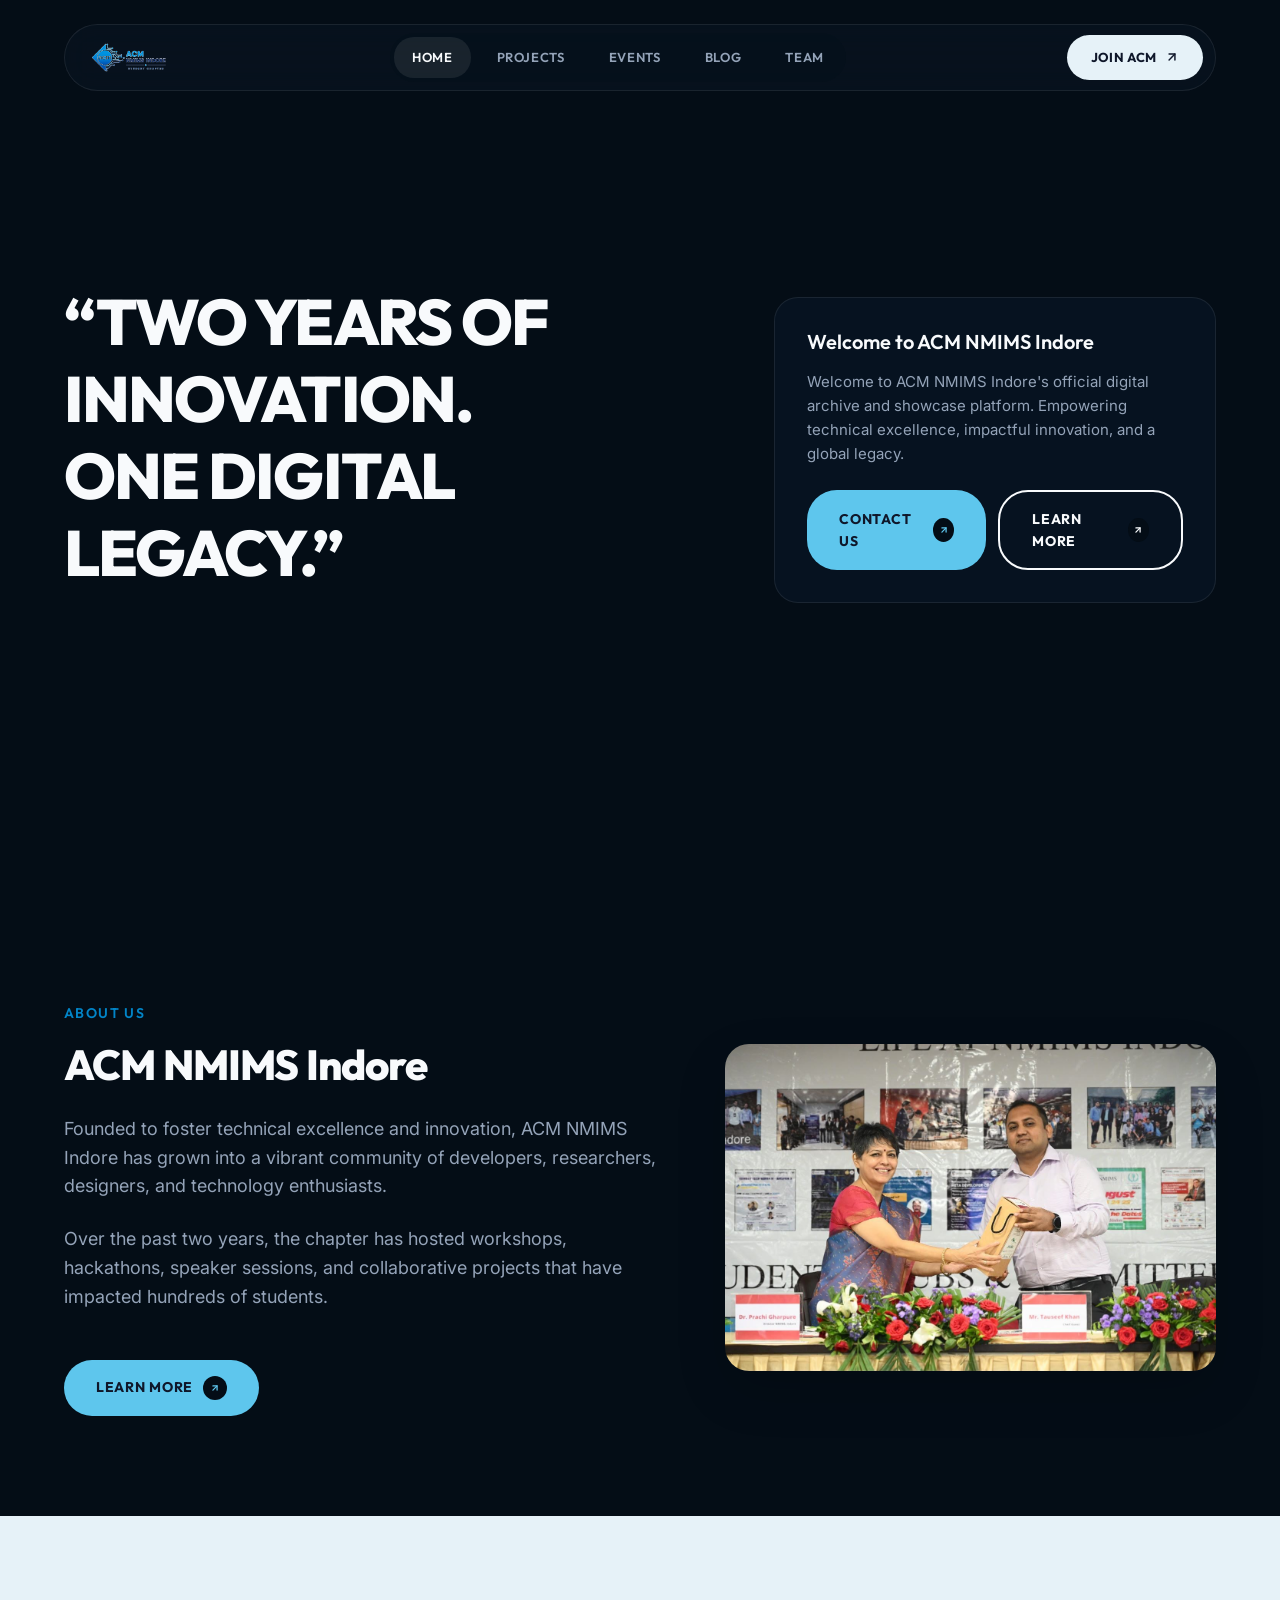
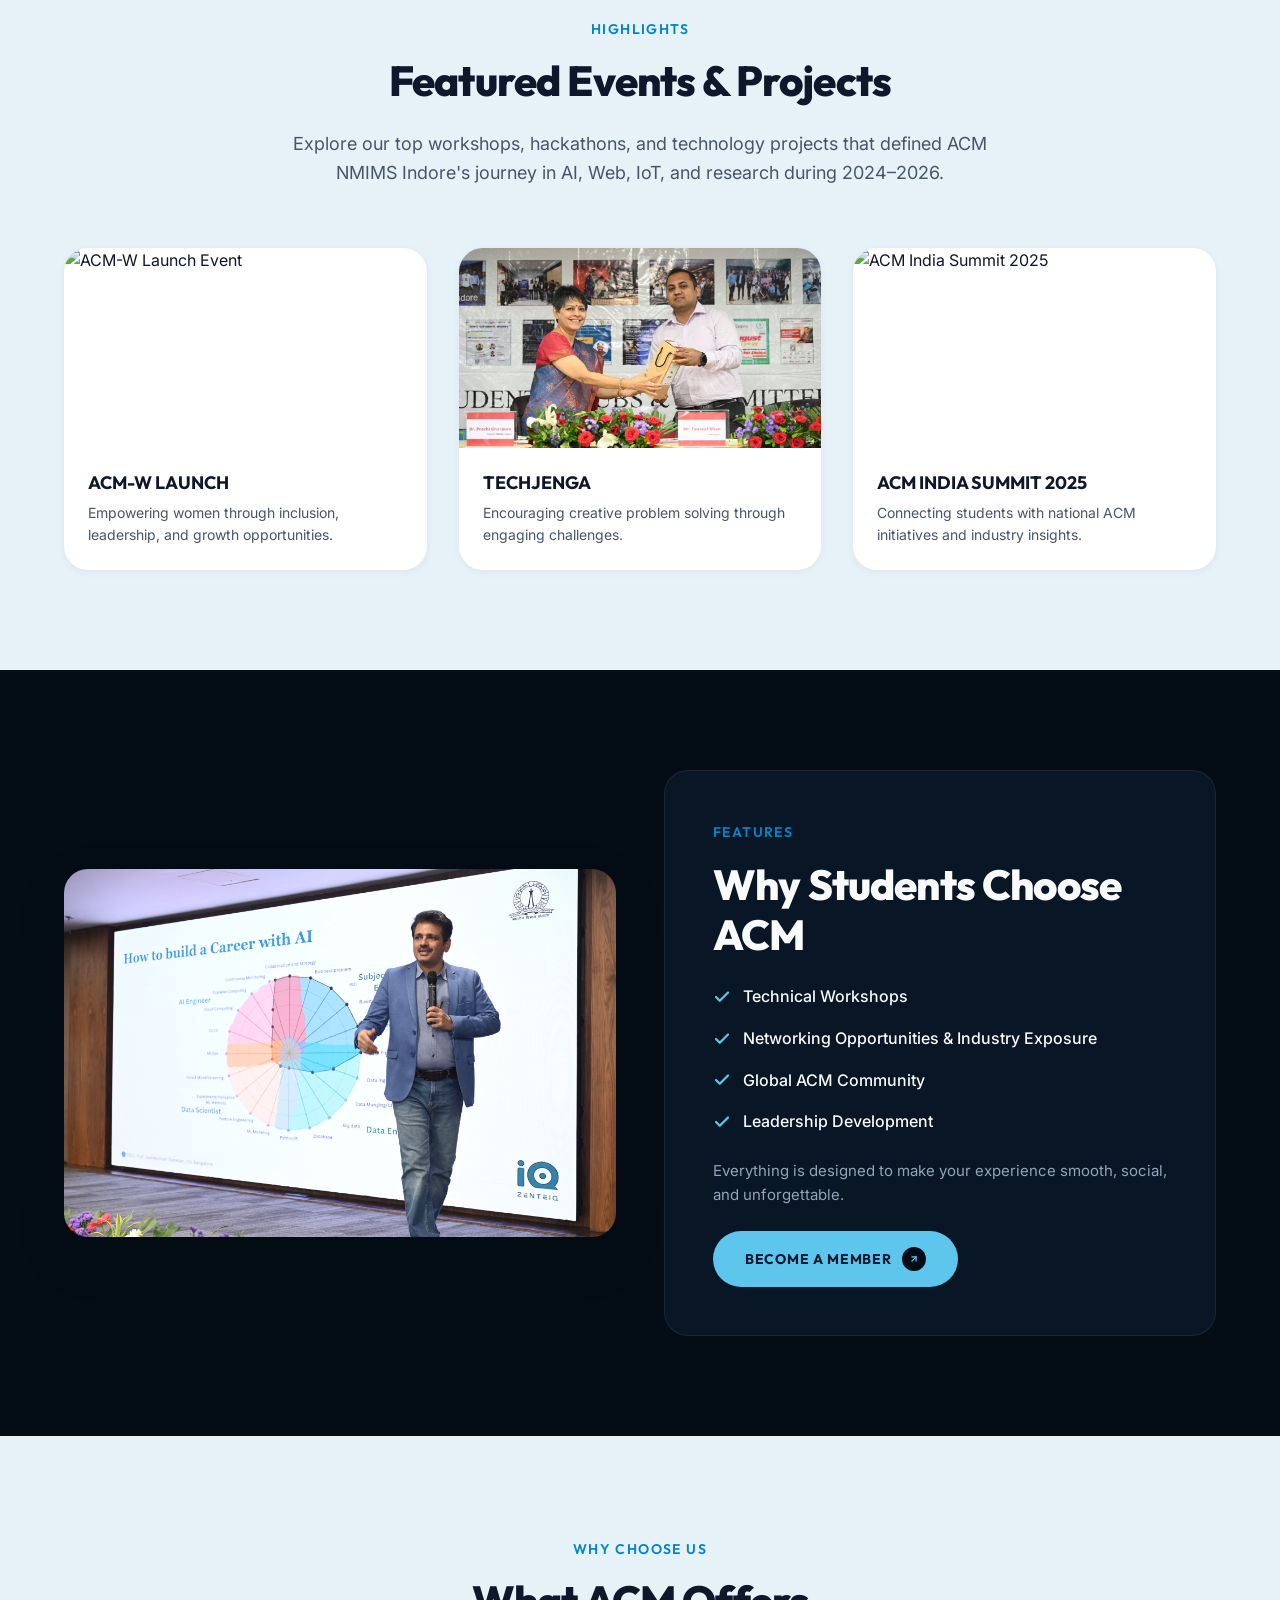
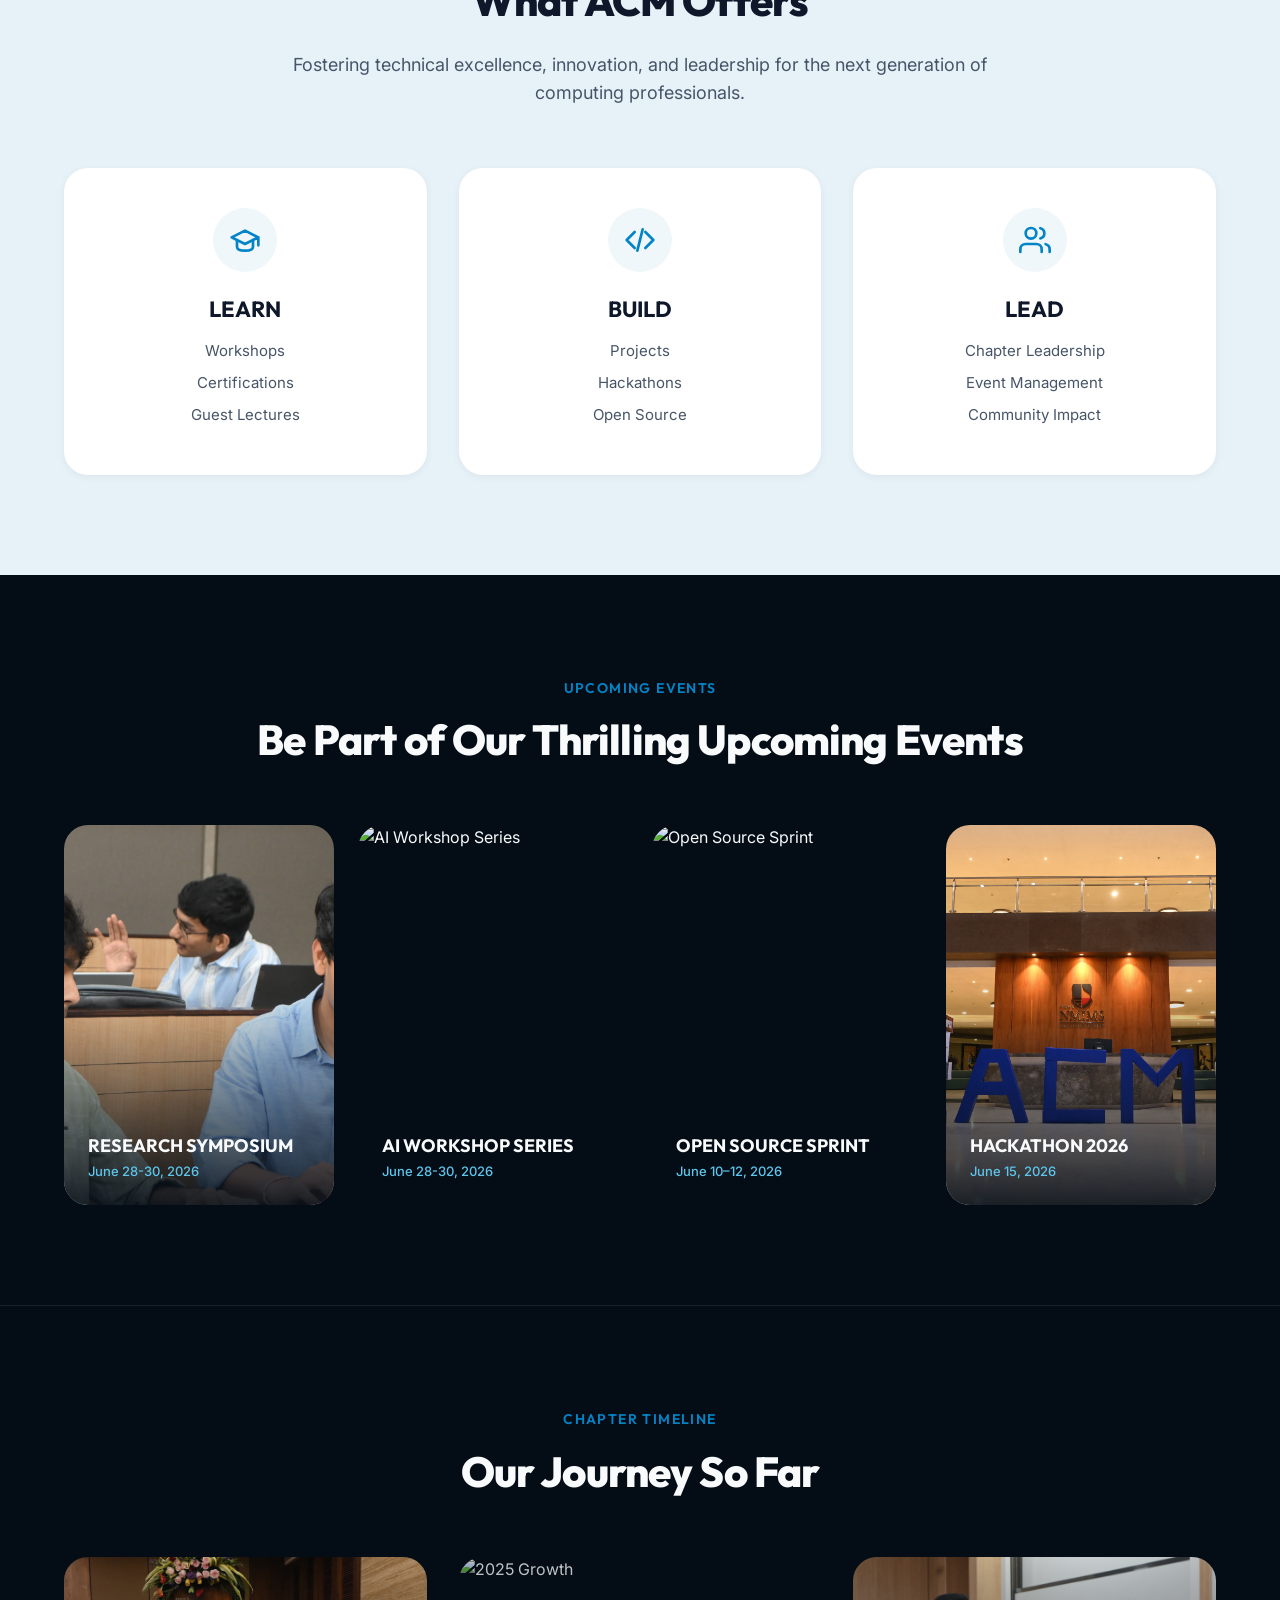
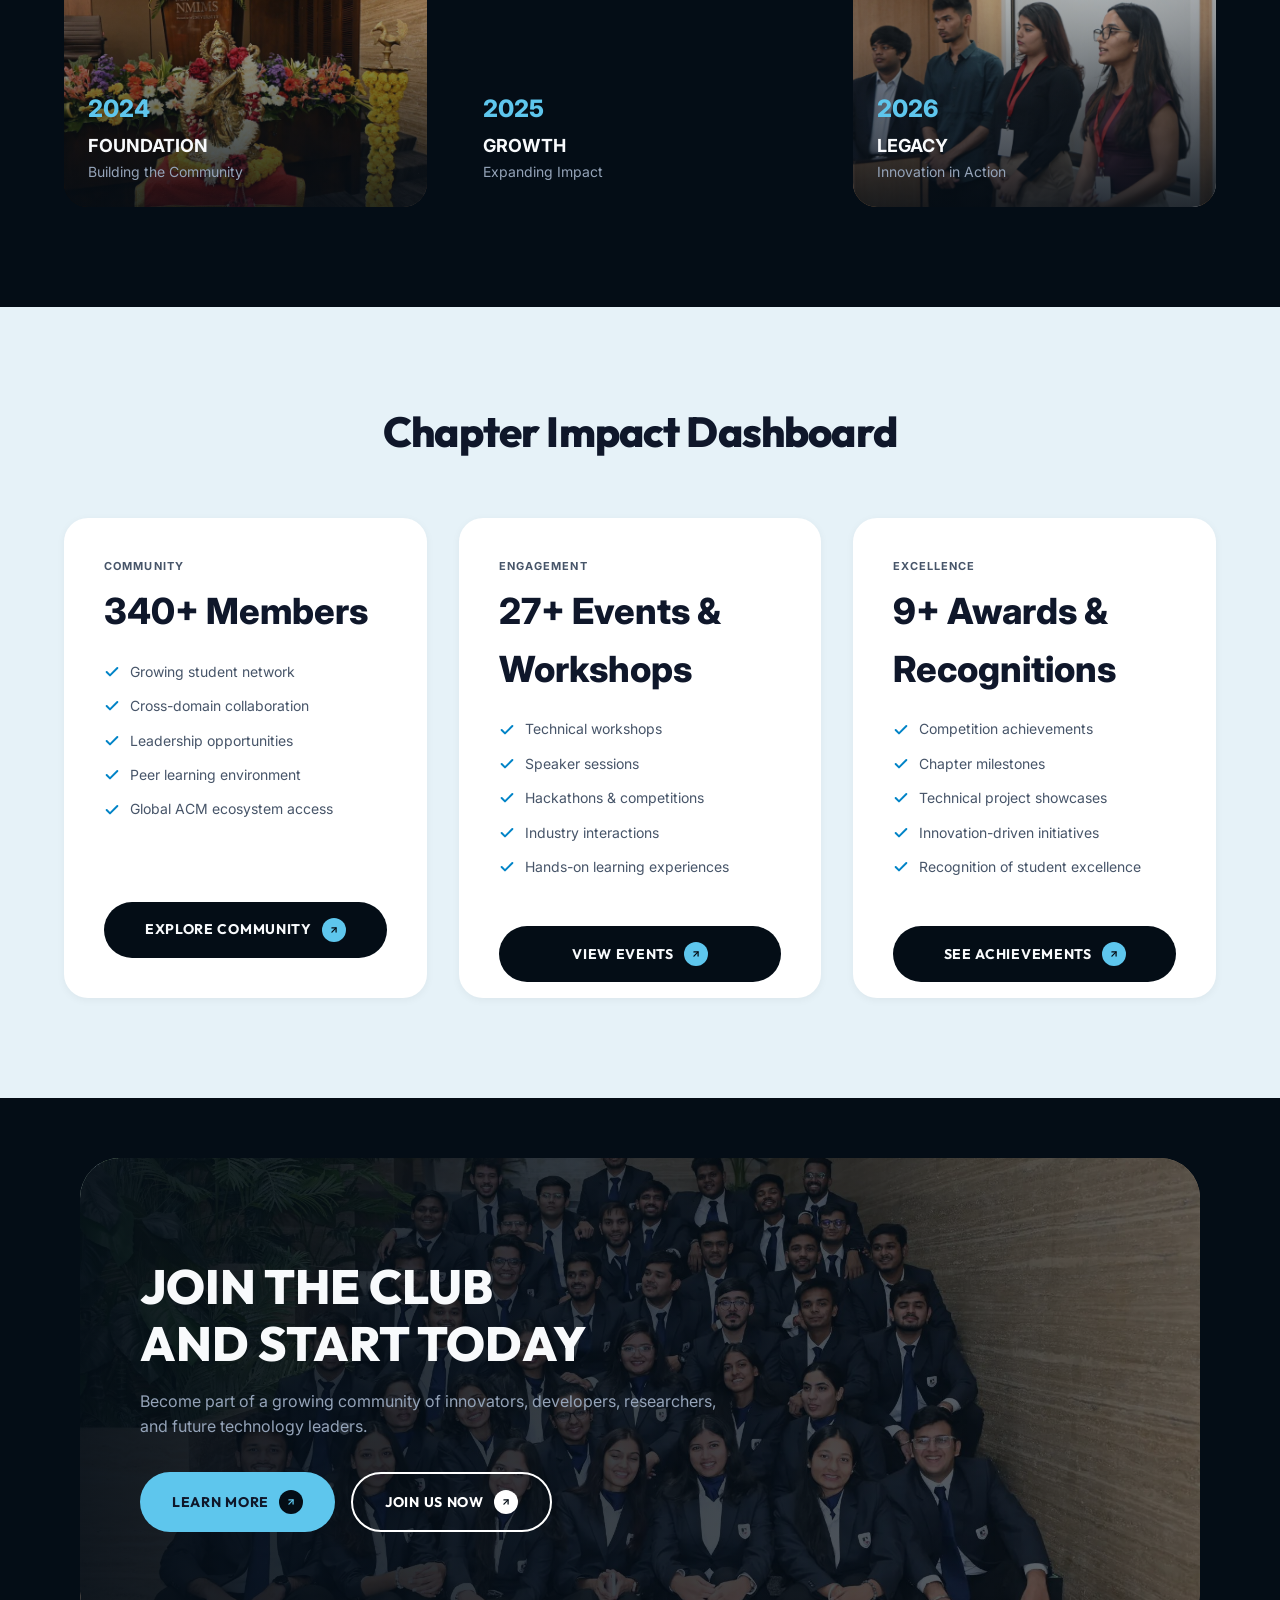
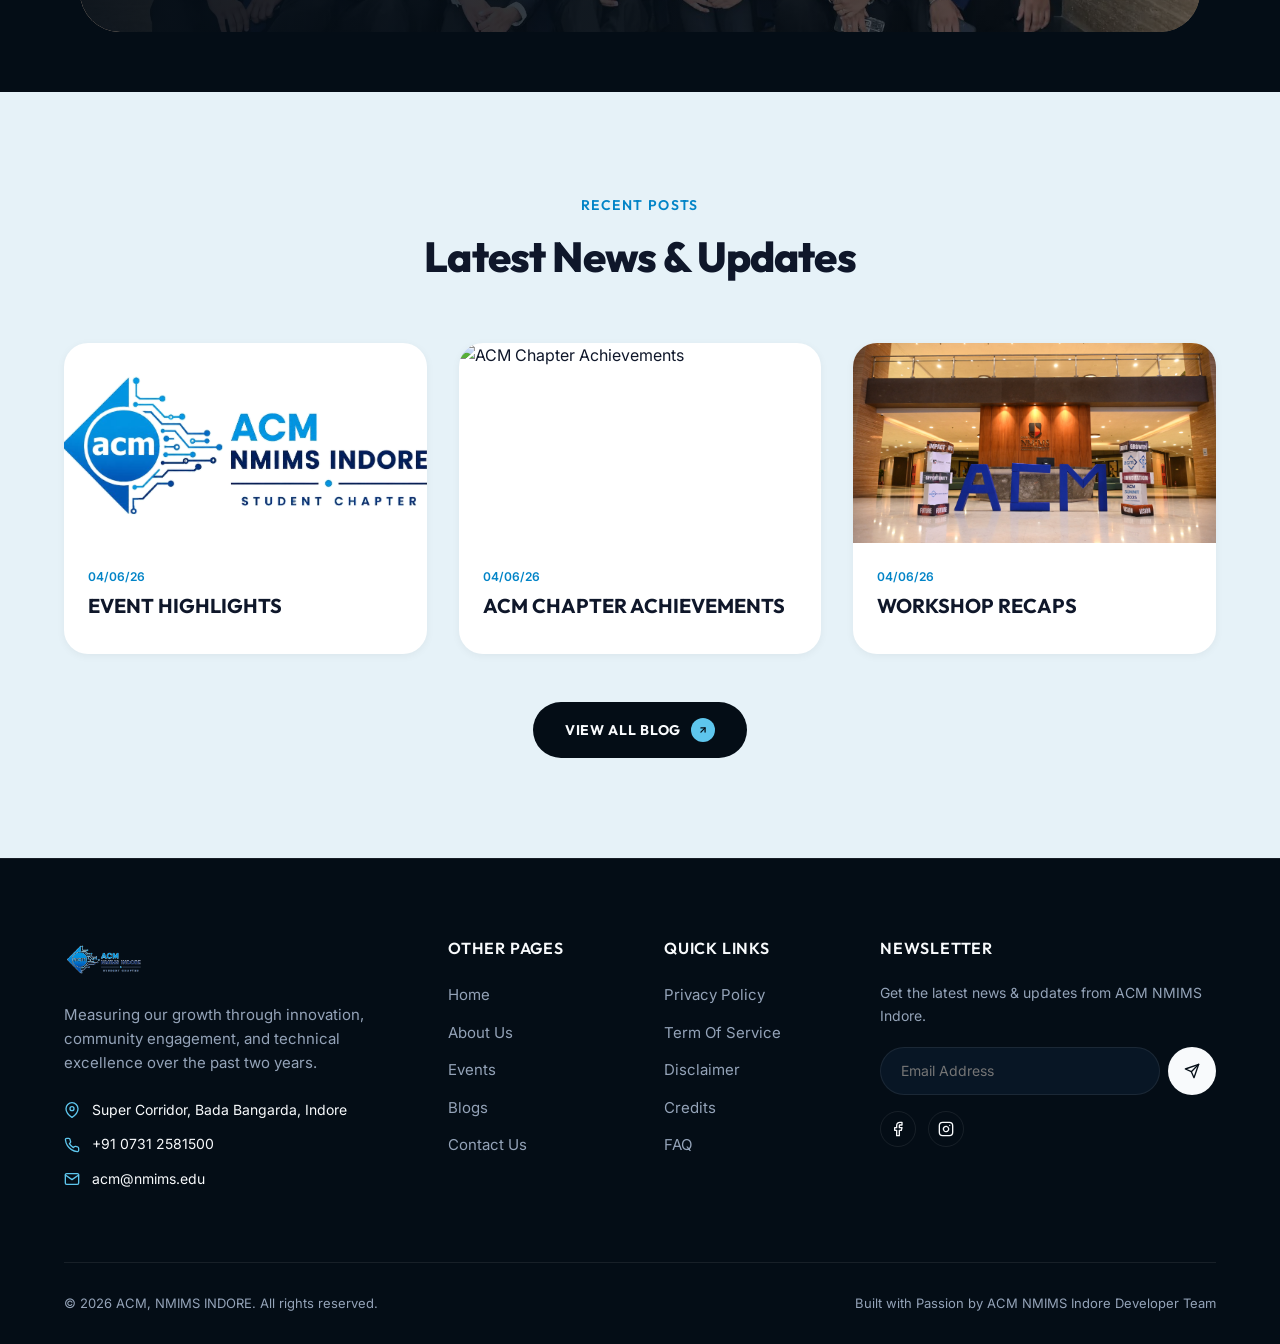
==== commit b3658ec8: "Complete redesign of ACM NMIMS website with multi-page structure" ====
--- a/index.html
+++ b/index.html
@@ -3,1348 +3,1056 @@
 <head>
   <meta charset="UTF-8">
   <meta name="viewport" content="width=device-width, initial-scale=1.0">
-  <title>Generated Page</title>
-  <meta charset="UTF-8">
-<meta name="viewport" content="width=device-width, initial-scale=1.0">
-<title>ACM NMIMS Indore</title>
-<link rel="preconnect" href="https://fonts.googleapis.com">
-<link rel="preconnect" href="https://fonts.gstatic.com" crossorigin>
-<link href="https://fonts.googleapis.com/css2?family=Inter:wght@400;500;600&family=Oswald:wght@400;500;600;700&display=swap" rel="stylesheet">
-  <link rel="stylesheet" href="global.css">
-  <style id="sections-styles">
-/* CSS for section section:Hero */
-.hero-section {
-  position: relative;
-  background-image: url('images/1e2fa39d3586a063eca9a0ffed9debd370127e8b.png');
-  background-size: cover;
-  background-position: center;
-  min-height: 860px;
-  border-radius: 30px;
-  margin: 20px;
-  overflow: hidden;
-  display: flex;
-  flex-direction: column;
-}
-
-.hero-bg-overlay {
-  position: absolute;
-  top: 0; left: 0; right: 0; bottom: 0;
-  background: linear-gradient(180deg, rgba(0, 0, 0, 0.5) 0%, rgba(0, 0, 0, 0.5) 47.6%, rgba(0, 0, 0, 0.2) 100%);
-  z-index: 1;
-}
-
-.site-header {
-  position: relative;
-  z-index: 2;
-  padding: 30px 0;
-}
-
-.header-container {
-  display: flex;
-  justify-content: space-between;
-  align-items: center;
-  flex-wrap: wrap;
-  gap: 20px;
-}
-
-.logo img {
-  height: 40px;
-}
-
-.main-nav {
-  position: relative;
-  padding: 10px 30px;
-  border-radius: 60px;
-}
-
-.nav-bg {
-  position: absolute;
-  top: 0; left: 0; right: 0; bottom: 0;
-  background-color: rgba(62, 131, 221, 0.46);
-  border: 1px solid rgba(255, 255, 255, 0.15);
-  border-radius: 60px;
-  backdrop-filter: blur(1px);
-  z-index: -1;
-}
-
-.nav-list {
-  display: flex;
-  gap: 30px;
-  align-items: center;
-}
-
-.nav-list a {
-  color: #ffffff;
-  font-size: 14px;
-  font-weight: 500;
-  text-transform: uppercase;
-}
-
-.hero-content {
-  position: relative;
-  z-index: 2;
-  flex-grow: 1;
-  display: flex;
-  align-items: center;
-  padding-bottom: 60px;
-}
-
-.hero-body {
-  display: flex;
-  flex-direction: column;
-  gap: 40px;
-  width: 100%;
-}
-
-.hero-title {
-  color: #ffffff;
-  font-size: clamp(48px, 6vw, 80px);
-  text-shadow: 4px 4px 4px rgba(0, 0, 0, 0.5);
-  margin: 0;
-}
-
-.hero-text-box {
-  max-width: 400px;
-}
-
-.hero-desc {
-  color: rgba(255, 255, 255, 0.9);
-  font-size: 16px;
-  text-shadow: 2px 2px 4px rgba(0, 0, 0, 0.8);
-  margin-bottom: 30px;
-}
-
-.hero-buttons {
-  display: flex;
-  gap: 20px;
-  flex-wrap: wrap;
-}
-
-@media (min-width: 992px) {
-  .hero-body {
-    flex-direction: row;
-    justify-content: space-between;
-    align-items: flex-end;
-  }
-  .hero-text-box {
-    margin-bottom: 20px;
-  }
-}
-
-@media (max-width: 768px) {
-  .main-nav {
-    display: none; /* Simplified for mobile, would normally have a hamburger menu */
-  }
-  .header-container {
-    justify-content: center;
-  }
-  .header-btn {
-    display: none;
-  }
-}
-
-/* CSS for section section:About */
-.about-section {
-  position: relative;
-  padding: 100px 0;
-  overflow: hidden;
-}
-
-.bg-svg-about {
-  position: absolute;
-  top: 50%;
-  left: 0;
-  transform: translateY(-50%);
-  z-index: -1;
-  opacity: 0.5;
-  pointer-events: none;
-}
-
-.about-container {
-  display: flex;
-  flex-direction: column;
-  gap: 60px;
-  align-items: center;
-}
-
-.about-content {
-  flex: 1;
-  max-width: 600px;
-}
-
-.about-desc {
-  margin-bottom: 20px;
-  font-size: 16px;
-}
-
-.about-image {
-  flex: 1;
-  width: 100%;
-  max-width: 600px;
-}
-
-.about-image img {
-  border-radius: 30px;
-  width: 100%;
-  box-shadow: 0 20px 40px rgba(0,0,0,0.1);
-}
-
-@media (min-width: 992px) {
-  .about-container {
-    flex-direction: row;
-    justify-content: space-between;
-  }
-}
-
-/* CSS for section section:Featured */
-.featured-section {
-  background-color: rgba(181, 227, 239, 0.48);
-  padding: 100px 0;
-  border-radius: 30px;
-  margin: 0 20px;
-}
-
-.featured-grid {
-  display: grid;
-  grid-template-columns: repeat(auto-fit, minmax(300px, 1fr));
-  gap: 30px;
-  margin-top: 60px;
-}
-
-.featured-card {
-  background-color: #ffffff;
-  border-radius: 24px;
-  padding: 20px;
-  display: flex;
-  flex-direction: column;
-  align-items: center;
-  text-align: center;
-  box-shadow: 0 10px 30px rgba(0,0,0,0.05);
-}
-
-.card-img-wrapper {
-  width: 100%;
-  height: 240px;
-  border-radius: 16px;
-  overflow: hidden;
-  margin-bottom: 20px;
-}
-
-.card-img {
-  width: 100%;
-  height: 100%;
-  object-fit: cover;
-}
-
-.card-title {
-  font-size: 24px;
-  color: var(--dark-blue);
-  margin-bottom: 15px;
-}
-
-.card-desc {
-  font-size: 15px;
-  color: var(--text-dark);
-}
-
-/* CSS for section section:WhyChoose */
-.why-choose-section {
-  background-color: var(--dark-blue);
-  border-radius: 30px;
-  margin: 100px 20px;
-  overflow: hidden;
-}
-
-.why-choose-container {
-  display: flex;
-  flex-direction: column;
-  padding: 0;
-}
-
-.why-choose-image {
-  width: 100%;
-}
-
-.why-choose-image img {
-  width: 100%;
-  height: 100%;
-  object-fit: cover;
-  border-radius: 30px;
-}
-
-.why-choose-content {
-  padding: 60px 30px;
-  display: flex;
-  flex-direction: column;
-  justify-content: center;
-}
-
-.feature-list {
-  margin: 30px 0;
-  display: flex;
-  flex-direction: column;
-  gap: 20px;
-}
-
-.feature-list li {
-  display: flex;
-  align-items: center;
-  gap: 15px;
-  color: #ffffff;
-  font-size: 16px;
-}
-
-.check-icon {
-  width: 22px;
-  height: 22px;
-}
-
-.feature-desc {
-  font-size: 16px;
-  opacity: 0.9;
-}
-
-@media (min-width: 992px) {
-  .why-choose-container {
-    flex-direction: row;
-  }
-  .why-choose-image {
-    width: 50%;
-  }
-  .why-choose-content {
-    width: 50%;
-    padding: 80px 60px;
-  }
-}
-
-/* CSS for section section:Offers */
-.offers-section {
-  padding: 100px 0;
-}
-
-.offers-header {
-  display: flex;
-  flex-direction: column;
-  gap: 20px;
-  margin-bottom: 60px;
-}
-
-.offers-grid {
-  display: grid;
-  grid-template-columns: repeat(auto-fit, minmax(250px, 1fr));
-  gap: 40px;
-}
-
-.offer-card {
-  display: flex;
-  flex-direction: column;
-}
-
-.offer-icon-box {
-  width: 100px;
-  height: 100px;
-  background-color: var(--dark-blue);
-  border-radius: 16px;
-  display: flex;
-  align-items: center;
-  justify-content: center;
-  margin-bottom: 30px;
-}
-
-.offer-divider {
-  width: 100%;
-  height: 1px;
-  background-color: rgba(2, 20, 33, 0.15);
-  border: none;
-  margin: 0 0 30px 0;
-}
-
-.offer-title {
-  font-size: 32px;
-  color: var(--dark-blue);
-  margin-bottom: 20px;
-}
-
-.offer-list {
-  display: flex;
-  flex-direction: column;
-  gap: 10px;
-}
-
-.offer-list li {
-  font-size: 16px;
-  color: var(--text-dark);
-}
-
-@media (min-width: 768px) {
-  .offers-header {
-    flex-direction: row;
-    justify-content: space-between;
-    align-items: flex-end;
-  }
-  .offers-header-left {
-    flex: 1;
-  }
-  .offers-header-right {
-    flex: 1;
-    max-width: 400px;
-  }
-}
-
-/* CSS for section section:Upcoming */
-.upcoming-section {
-  position: relative;
-  padding: 100px 0;
-}
-
-.bg-svg-upcoming {
-  position: absolute;
-  top: 20%;
-  right: 0;
-  z-index: -1;
-  opacity: 0.5;
-  pointer-events: none;
-}
-
-.upcoming-grid {
-  display: grid;
-  grid-template-columns: 1fr;
-  gap: 20px;
-  margin-top: 50px;
-}
-
-.upcoming-card {
-  position: relative;
-  border-radius: 24px;
-  overflow: hidden;
-  display: flex;
-  flex-direction: column;
-  justify-content: flex-end;
-  min-height: 300px;
-}
-
-.upcoming-bg {
-  position: absolute;
-  top: 0; left: 0; width: 100%; height: 100%;
-  object-fit: cover;
-  z-index: 1;
-}
-
-.upcoming-overlay {
-  position: absolute;
-  top: 0; left: 0; width: 100%; height: 100%;
-  background: linear-gradient(180deg, rgba(0,0,0,0) 0%, rgba(0,0,0,0.7) 100%);
-  z-index: 2;
-}
-
-.upcoming-content {
-  position: relative;
-  z-index: 3;
-  padding: 30px;
-}
-
-.upcoming-title {
-  color: #ffffff;
-  font-size: 28px;
-  margin-bottom: 10px;
-  text-shadow: 2px 2px 4px rgba(0,0,0,0.5);
-}
-
-.upcoming-date {
-  color: #ffffff;
-  font-size: 16px;
-  margin: 0;
-  text-shadow: 1px 1px 2px rgba(0,0,0,0.5);
-}
-
-@media (min-width: 768px) {
-  .upcoming-grid {
-    grid-template-columns: repeat(2, 1fr);
-  }
-}
-
-@media (min-width: 1024px) {
-  .upcoming-grid {
-    grid-template-columns: 1fr 1fr 1fr;
-    grid-template-rows: 300px 300px;
-  }
-  .card-large {
-    grid-column: 1 / 2;
-    grid-row: 1 / 3;
-    min-height: auto;
-  }
-  .card-wide {
-    grid-column: 2 / 4;
-    grid-row: 1 / 2;
-    min-height: auto;
-  }
-  .card-small {
-    min-height: auto;
-  }
-}
-
-/* CSS for section section:Timeline */
-.timeline-section {
-  background-color: var(--dark-blue);
-  padding: 100px 0;
-  border-radius: 30px;
-  margin: 0 20px;
-}
-
-.timeline-grid {
-  display: grid;
-  grid-template-columns: repeat(auto-fit, minmax(300px, 1fr));
-  gap: 30px;
-  margin-top: 60px;
-}
-
-.timeline-card {
-  position: relative;
-  border-radius: 24px;
-  overflow: hidden;
-  height: 480px;
-  display: flex;
-  flex-direction: column;
-  justify-content: flex-end;
-  align-items: center;
-  text-align: center;
-}
-
-.timeline-bg {
-  position: absolute;
-  top: 0; left: 0; width: 100%; height: 100%;
-  object-fit: cover;
-  z-index: 1;
-}
-
-.timeline-overlay {
-  position: absolute;
-  top: 0; left: 0; width: 100%; height: 100%;
-  background: linear-gradient(180deg, rgba(0,0,0,0) 0%, rgba(0,0,0,0.8) 100%);
-  z-index: 2;
-}
-
-.timeline-content {
-  position: relative;
-  z-index: 3;
-  padding: 40px 20px;
-}
-
-.timeline-year {
-  color: #ffffff;
-  font-size: 32px;
-  margin-bottom: 10px;
-  -webkit-text-stroke: 1px #000;
-}
-
-.timeline-desc {
-  color: #ffffff;
-  font-size: 18px;
-  margin: 0;
-}
-
-/* CSS for section section:Impact */
-.impact-section {
-  background-color: rgba(181, 227, 239, 0.48);
-  padding: 100px 0;
-  border-radius: 30px;
-  margin: 20px;
-}
-
-.impact-grid {
-  display: grid;
-  grid-template-columns: repeat(auto-fit, minmax(300px, 1fr));
-  gap: 30px;
-  margin-top: 60px;
-}
-
-.impact-card {
-  background-color: #ffffff;
-  border-radius: 24px;
-  padding: 40px 30px;
-  display: flex;
-  flex-direction: column;
-}
-
-.card-dark {
-  background-color: var(--dark-blue);
-}
-
-.impact-label {
-  font-size: 16px;
-  font-weight: 600;
-  margin-bottom: 15px;
-  display: block;
-}
-
-.impact-stat {
-  font-size: 48px;
-  color: var(--dark-blue);
-  margin-bottom: 20px;
-  display: flex;
-  align-items: baseline;
-  gap: 10px;
-}
-
-.impact-stat-desc {
-  font-size: 24px;
-  font-family: var(--font-heading);
-}
-
-.impact-divider {
-  width: 100%;
-  height: 1px;
-  background-color: rgba(2, 20, 33, 0.15);
-  border: none;
-  margin: 0 0 30px 0;
-}
-
-.impact-divider.border-dark {
-  background-color: #021421; /* Based on design, it might be a darker line or just solid */
-  border: 1px solid #021421;
-}
-
-.impact-list {
-  display: flex;
-  flex-direction: column;
-  gap: 15px;
-  flex-grow: 1;
-}
-
-.impact-list li {
-  display: flex;
-  align-items: center;
-  gap: 15px;
-  font-size: 16px;
-  color: var(--dark-blue);
-}
-
-.impact-list.text-white li {
-  color: #ffffff;
-}
-
-/* CSS for section section:Join */
-.join-section {
-  position: relative;
-  background-image: url('images/59181d2025344b6263c9351d82a9d69cfdf702b4.png');
-  background-size: cover;
-  background-position: center;
-  min-height: 780px;
-  border-radius: 30px;
-  margin: 20px;
-  display: flex;
-  align-items: center;
-  overflow: hidden;
-}
-
-.join-bg-overlay {
-  position: absolute;
-  top: 0; left: 0; right: 0; bottom: 0;
-  background: linear-gradient(90deg, rgba(0,0,0,0.7) 26%, rgba(0,0,0,0) 77%);
-  z-index: 1;
-}
-
-.join-container {
-  position: relative;
-  z-index: 2;
-}
-
-.join-content {
-  max-width: 600px;
-}
-
-.join-title {
-  color: #ffffff;
-  font-size: clamp(40px, 5vw, 64px);
-  margin-bottom: 30px;
-  text-shadow: 4px 4px 4px rgba(0,0,0,0.5);
-}
-
-.join-desc {
-  color: #ffffff;
-  font-size: 18px;
-  margin-bottom: 40px;
-  text-shadow: 2px 2px 4px rgba(26, 115, 232, 0.5);
-}
-
-.join-buttons {
-  display: flex;
-  gap: 20px;
-  flex-wrap: wrap;
-}
-
-/* CSS for section section:RecentPosts */
-.recent-posts-section {
-  padding: 100px 0;
-}
-
-.posts-grid {
-  display: grid;
-  grid-template-columns: repeat(auto-fit, minmax(300px, 1fr));
-  gap: 30px;
-  margin-top: 60px;
-}
-
-.post-card {
-  background-color: #ffffff;
-  border-radius: 24px;
-  overflow: hidden;
-  box-shadow: 0 10px 30px rgba(0,0,0,0.05);
-}
-
-.post-img-wrapper {
-  background-color: #eaeaeb;
-  padding: 16px;
-  border-radius: 16px;
-  margin: 16px;
-}
-
-.post-img {
-  width: 100%;
-  height: 250px;
-  object-fit: cover;
-  border-radius: 8px;
-}
-
-.post-content {
-  padding: 0 30px 30px;
-}
-
-.post-date {
-  color: var(--accent-blue);
-  font-size: 14px;
-  font-weight: 600;
-  display: block;
-  margin-bottom: 10px;
-}
-
-.post-title {
-  font-size: 28px;
-  color: #181d23;
-  margin: 0;
-}
-
-/* CSS for section section:Footer */
-.site-footer {
-  background-color: var(--dark-blue);
-  color: #ffffff;
-  padding: 100px 0 40px;
-  border-radius: 30px;
-  margin: 20px;
-  position: relative;
-  overflow: hidden;
-}
-
-.bg-svg-footer {
-  position: absolute;
-  bottom: 0;
-  right: 0;
-  z-index: 0;
-  opacity: 0.5;
-  pointer-events: none;
-}
-
-.footer-grid {
-  display: grid;
-  grid-template-columns: repeat(auto-fit, minmax(200px, 1fr));
-  gap: 40px;
-  position: relative;
-  z-index: 1;
-}
-
-.footer-desc {
-  font-size: 16px;
-  margin-bottom: 30px;
-  opacity: 0.9;
-}
-
-.footer-contact {
-  display: flex;
-  flex-direction: column;
-  gap: 15px;
-}
-
-.footer-contact li {
-  display: flex;
-  align-items: center;
-  gap: 10px;
-  font-size: 14px;
-}
-
-.footer-title {
-  font-size: 20px;
-  margin-bottom: 25px;
-  color: #ffffff;
-}
-
-.footer-links {
-  display: flex;
-  flex-direction: column;
-  gap: 15px;
-}
-
-.footer-links a {
-  font-size: 14px;
-  opacity: 0.8;
-  transition: opacity 0.3s;
-}
-
-.footer-links a:hover {
-  opacity: 1;
-}
-
-.footer-newsletter-desc {
-  font-size: 14px;
-  margin-bottom: 20px;
-  opacity: 0.8;
-}
-
-.newsletter-form {
-  display: flex;
-  background-color: #ffffff;
-  border-radius: 16px;
-  padding: 5px;
-  margin-bottom: 30px;
-}
-
-.newsletter-input {
-  flex-grow: 1;
-  border: none;
-  padding: 10px 15px;
-  background: transparent;
-  outline: none;
-  font-family: var(--font-body);
-}
-
-.newsletter-btn {
-  background-color: #ffffff;
-  border: none;
-  width: 48px;
-  height: 48px;
-  border-radius: 12px;
-  display: flex;
-  align-items: center;
-  justify-content: center;
-  cursor: pointer;
-  box-shadow: 0 2px 10px rgba(0,0,0,0.1);
-}
-
-.social-links {
-  display: flex;
-  gap: 15px;
-}
-
-.social-icon {
-  width: 40px;
-  height: 40px;
-  background-color: #ffffff;
-  border-radius: 50%;
-  display: flex;
-  align-items: center;
-  justify-content: center;
-}
-
-.footer-bottom {
-  margin-top: 80px;
-  padding-top: 30px;
-  border-top: 1px solid rgba(255,255,255,0.1);
-  position: relative;
-  z-index: 1;
-}
-
-.footer-bottom p {
-  margin: 0;
-  font-size: 14px;
-  opacity: 0.8;
-}
-
-@media (min-width: 992px) {
-  .footer-grid {
-    grid-template-columns: 2fr 1fr 1fr 1.5fr;
-  }
-}
+  <title>ACM NMIMS Indore - Two Years of Innovation</title>
+  <meta name="description" content="Welcome to ACM NMIMS Indore's official digital archive and showcase platform. Celebrating two years of innovation and digital legacy.">
+  <link rel="stylesheet" href="style.css">
+  <style>
+    /* Unique Home Page Styles */
+    .hero-home {
+      height: 100vh;
+      min-height: 650px;
+      display: flex;
+      align-items: center;
+      position: relative;
+      background-image: url('assets/images/Home_page1_img1.png');
+      background-size: cover;
+      background-position: center;
+      padding-top: 100px;
+    }
+
+    .hero-home::before {
+      content: '';
+      position: absolute;
+      top: 0;
+      left: 0;
+      width: 100%;
+      height: 100%;
+      background: linear-gradient(180deg, rgba(4, 13, 22, 0.4) 0%, rgba(4, 13, 22, 0.95) 100%);
+    }
+
+    .hero-home .container {
+      position: relative;
+      z-index: 10;
+      display: grid;
+      grid-template-columns: 1.2fr 0.8fr;
+      gap: 48px;
+      align-items: center;
+    }
+
+    .hero-title {
+      font-size: 64px;
+      font-weight: 800;
+      text-transform: uppercase;
+      letter-spacing: -0.03em;
+      margin-bottom: 24px;
+      color: var(--text-dark-primary);
+    }
+
+    .hero-card {
+      background: rgba(8, 22, 37, 0.7);
+      backdrop-filter: blur(12px);
+      -webkit-backdrop-filter: blur(12px);
+      border: 1px solid var(--border-dark);
+      border-radius: var(--radius-lg);
+      padding: 32px;
+    }
+
+    .hero-card h2 {
+      font-size: 20px;
+      color: var(--text-dark-primary);
+      margin-bottom: 16px;
+      font-weight: 600;
+    }
+
+    .hero-card p {
+      font-size: 15px;
+      color: var(--text-dark-secondary);
+      margin-bottom: 24px;
+    }
+
+    .hero-card-btns {
+      display: flex;
+      gap: 12px;
+    }
+
+    /* About Section Home */
+    .about-home-grid {
+      display: grid;
+      grid-template-columns: 1.1fr 0.9fr;
+      gap: 60px;
+      align-items: center;
+    }
+
+    .about-home-img {
+      border-radius: var(--radius-lg);
+      overflow: hidden;
+      box-shadow: var(--shadow-lg);
+    }
+
+    /* Features Grid "Why Choose ACM" */
+    .choose-grid {
+      display: grid;
+      grid-template-columns: 1fr 1fr;
+      gap: 48px;
+      align-items: center;
+    }
+
+    .choose-img {
+      border-radius: var(--radius-lg);
+      overflow: hidden;
+      box-shadow: var(--shadow-lg);
+    }
+
+    .choose-content {
+      background-color: var(--bg-card-dark);
+      border: 1px solid var(--border-dark);
+      border-radius: var(--radius-lg);
+      padding: 48px;
+    }
+
+    .checklist {
+      list-style: none;
+      margin: 24px 0;
+    }
+
+    .checklist-item {
+      display: flex;
+      align-items: center;
+      gap: 12px;
+      margin-bottom: 16px;
+      font-size: 16px;
+      font-weight: 500;
+    }
+
+    .checklist-item svg {
+      color: var(--accent-cyan);
+    }
+
+    /* Offers Section */
+    .offers-grid {
+      display: grid;
+      grid-template-columns: repeat(3, 1fr);
+      gap: 32px;
+      margin-top: 48px;
+    }
+
+    .offer-card {
+      background: white;
+      border-radius: var(--radius-lg);
+      padding: 40px;
+      text-align: center;
+      box-shadow: var(--shadow-sm);
+      transition: var(--transition);
+      color: var(--text-light-primary);
+    }
+
+    .offer-card:hover {
+      transform: translateY(-8px);
+      box-shadow: var(--shadow-md);
+    }
+
+    .offer-icon-wrapper {
+      width: 64px;
+      height: 64px;
+      background-color: #f0f7fb;
+      border-radius: 50%;
+      display: flex;
+      align-items: center;
+      justify-content: center;
+      margin: 0 auto 24px;
+      color: var(--accent-blue);
+    }
+
+    .offer-card h3 {
+      font-size: 22px;
+      margin-bottom: 16px;
+      text-transform: uppercase;
+    }
+
+    .offer-card ul {
+      list-style: none;
+      color: var(--text-light-secondary);
+      font-size: 15px;
+    }
+
+    .offer-card ul li {
+      margin-bottom: 8px;
+    }
+
+    /* Upcoming Events */
+    .events-home-grid {
+      display: grid;
+      grid-template-columns: repeat(4, 1fr);
+      gap: 24px;
+      margin-top: 48px;
+    }
+
+    .event-home-card {
+      position: relative;
+      height: 380px;
+      border-radius: var(--radius-lg);
+      overflow: hidden;
+      transition: var(--transition);
+    }
+
+    .event-home-card img {
+      width: 100%;
+      height: 100%;
+      object-fit: cover;
+      transition: var(--transition);
+    }
+
+    .event-home-card::after {
+      content: '';
+      position: absolute;
+      top: 0;
+      left: 0;
+      width: 100%;
+      height: 100%;
+      background: linear-gradient(180deg, rgba(4, 13, 22, 0) 40%, rgba(4, 13, 22, 0.9) 100%);
+    }
+
+    .event-home-card:hover img {
+      transform: scale(1.05);
+    }
+
+    .event-home-content {
+      position: absolute;
+      bottom: 24px;
+      left: 24px;
+      right: 24px;
+      z-index: 10;
+    }
+
+    .event-home-content h3 {
+      font-size: 18px;
+      font-weight: 700;
+      margin-bottom: 4px;
+      text-transform: uppercase;
+    }
+
+    .event-home-content p {
+      font-size: 13px;
+      color: var(--accent-cyan);
+      font-weight: 500;
+    }
+
+    /* Timeline Section */
+    .timeline-grid {
+      display: grid;
+      grid-template-columns: repeat(3, 1fr);
+      gap: 32px;
+      margin-top: 48px;
+    }
+
+    .timeline-card {
+      position: relative;
+      border-radius: var(--radius-lg);
+      overflow: hidden;
+      height: 250px;
+    }
+
+    .timeline-card img {
+      width: 100%;
+      height: 100%;
+      object-fit: cover;
+    }
+
+    .timeline-card::after {
+      content: '';
+      position: absolute;
+      top: 0;
+      left: 0;
+      width: 100%;
+      height: 100%;
+      background: linear-gradient(180deg, rgba(4, 13, 22, 0.2) 0%, rgba(4, 13, 22, 0.85) 100%);
+    }
+
+    .timeline-content {
+      position: absolute;
+      bottom: 24px;
+      left: 24px;
+      z-index: 10;
+    }
+
+    .timeline-year {
+      font-size: 24px;
+      font-weight: 800;
+      color: var(--accent-cyan);
+      margin-bottom: 4px;
+    }
+
+    .timeline-title {
+      font-size: 18px;
+      font-weight: 700;
+      text-transform: uppercase;
+    }
+
+    .timeline-desc {
+      font-size: 14px;
+      color: var(--text-dark-secondary);
+    }
+
+    /* Dashboard Panels */
+    .dashboard-grid {
+      display: grid;
+      grid-template-columns: repeat(3, 1fr);
+      gap: 32px;
+      margin-top: 48px;
+    }
+
+    .dash-panel {
+      background: white;
+      border-radius: var(--radius-lg);
+      padding: 40px;
+      box-shadow: var(--shadow-sm);
+      color: var(--text-light-primary);
+      display: flex;
+      flex-direction: column;
+      justify-content: space-between;
+      height: 480px;
+    }
+
+    .dash-header {
+      margin-bottom: 24px;
+    }
+
+    .dash-tag {
+      font-size: 11px;
+      font-weight: 700;
+      text-transform: uppercase;
+      letter-spacing: 0.1em;
+      color: var(--text-light-secondary);
+      margin-bottom: 8px;
+      display: block;
+    }
+
+    .dash-value {
+      font-size: 36px;
+      font-weight: 800;
+      color: var(--text-light-primary);
+      margin-bottom: 20px;
+    }
+
+    .dash-list {
+      list-style: none;
+      margin-bottom: 24px;
+    }
+
+    .dash-list li {
+      display: flex;
+      align-items: center;
+      gap: 10px;
+      font-size: 14px;
+      color: var(--text-light-secondary);
+      margin-bottom: 12px;
+    }
+
+    .dash-list li svg {
+      color: var(--accent-blue);
+      flex-shrink: 0;
+    }
+
+    .dash-panel .btn {
+      width: 100%;
+      justify-content: center;
+    }
+
+    /* CTA Join Club Banner */
+    .cta-banner {
+      background-image: url('assets/images/Home_page1_img29.png');
+      background-size: cover;
+      background-position: center;
+      border-radius: 40px;
+      padding: 100px 60px;
+      position: relative;
+      overflow: hidden;
+      margin: 0 16px;
+    }
+
+    .cta-banner::before {
+      content: '';
+      position: absolute;
+      top: 0;
+      left: 0;
+      width: 100%;
+      height: 100%;
+      background: linear-gradient(90deg, rgba(4, 13, 22, 0.95) 0%, rgba(4, 13, 22, 0.6) 100%);
+    }
+
+    .cta-content {
+      position: relative;
+      z-index: 10;
+      max-width: 600px;
+    }
+
+    .cta-content h2 {
+      font-size: 48px;
+      font-weight: 800;
+      text-transform: uppercase;
+      margin-bottom: 16px;
+    }
+
+    .cta-content p {
+      font-size: 16px;
+      color: var(--text-dark-secondary);
+      margin-bottom: 32px;
+    }
+
+    .cta-btns {
+      display: flex;
+      gap: 16px;
+    }
+
+    /* Blog cards home */
+    .blog-home-grid {
+      display: grid;
+      grid-template-columns: repeat(3, 1fr);
+      gap: 32px;
+      margin-top: 48px;
+      margin-bottom: 40px;
+    }
+
+    .blog-home-card {
+      border-radius: var(--radius-lg);
+      background-color: white;
+      overflow: hidden;
+      box-shadow: var(--shadow-sm);
+      color: var(--text-light-primary);
+    }
+
+    .blog-home-img {
+      height: 200px;
+      overflow: hidden;
+    }
+
+    .blog-home-img img {
+      width: 100%;
+      height: 100%;
+      object-fit: cover;
+    }
+
+    .blog-home-body {
+      padding: 24px;
+    }
+
+    .blog-home-date {
+      font-size: 12px;
+      font-weight: 600;
+      color: var(--accent-blue);
+      margin-bottom: 8px;
+      display: block;
+    }
+
+    .blog-home-title {
+      font-size: 20px;
+      font-weight: 700;
+      margin-bottom: 12px;
+      text-transform: uppercase;
+    }
+
+    .blog-home-card:hover {
+      transform: translateY(-8px);
+      box-shadow: var(--shadow-md);
+    }
+
+    .blog-btn-container {
+      text-align: center;
+      margin-top: 48px;
+    }
+
+    /* Responsiveness overrides */
+    @media (max-width: 1024px) {
+      .hero-home .container {
+        grid-template-columns: 1fr;
+      }
+      .events-home-grid {
+        grid-template-columns: repeat(2, 1fr);
+      }
+      .timeline-grid {
+        grid-template-columns: 1fr;
+      }
+      .timeline-card {
+        height: 180px;
+      }
+    }
+
+    @media (max-width: 768px) {
+      .hero-title {
+        font-size: 40px;
+      }
+      .about-home-grid, .choose-grid, .offers-grid, .dashboard-grid, .blog-home-grid {
+        grid-template-columns: 1fr;
+      }
+      .events-home-grid {
+        grid-template-columns: 1fr;
+      }
+      .cta-banner {
+        padding: 60px 24px;
+      }
+      .cta-content h2 {
+        font-size: 32px;
+      }
+      .cta-btns {
+        flex-direction: column;
+      }
+    }
   </style>
-  <script src="global.js" defer></script>
 </head>
 <body>
-<section id="section-hero" class="hero-section">
-  <div class="hero-bg-overlay"></div>
-  
-  <header class="site-header">
-    <div class="container header-container">
-      <a href="#" class="logo">
-        <img src="images/8d2882d5493a7469e9303ea0fe191be4ab926729.png" alt="ACM Logo">
-      </a>
-      
-      <nav class="main-nav">
-        <div class="nav-bg"></div>
-        <ul class="nav-list">
-          <li><a href="#">HOME</a></li>
-          <li><a href="#">PROJECTS</a></li>
-          <li><a href="#">EVENTS</a></li>
-          <li><a href="#">BLOG</a></li>
-          <li><a href="#">TEAM</a></li>
-        </ul>
+
+  <!-- Shared Header Navbar -->
+  <header>
+    <div class="container">
+      <nav class="navbar animate-fade-in">
+        <a href="index.html" class="nav-brand">
+          <img src="assets/images/Projects_page1_img3.png" alt="ACM NMIMS Indore Logo">
+        </a>
+        <button class="nav-toggle" aria-label="Toggle Navigation">
+          <span></span>
+          <span></span>
+          <span></span>
+        </button>
+        <div class="nav-menu">
+          <a href="index.html" class="nav-link">Home</a>
+          <a href="projects.html" class="nav-link">Projects</a>
+          <a href="events.html" class="nav-link">Events</a>
+          <a href="blog.html" class="nav-link">Blog</a>
+          <a href="team.html" class="nav-link">Team</a>
+        </div>
+        <div class="nav-cta">
+          <a href="membership.html" class="btn-join">
+            Join ACM
+            <svg width="14" height="14" viewBox="0 0 24 24" fill="none" stroke="currentColor" stroke-width="2.5" stroke-linecap="round" stroke-linejoin="round"><line x1="7" y1="17" x2="17" y2="7"></line><polyline points="7 7 17 7 17 17"></polyline></svg>
+          </a>
+        </div>
       </nav>
-      
-      <a href="#" class="btn btn-light header-btn">
-        JOIN ACM 
-        <img src="images/ee227d0766d12949bd195fbb7269ee6a46c4994e.png" alt="arrow" class="btn-arrow">
-      </a>
     </div>
   </header>
 
-  <div class="container hero-content">
-    <div class="hero-body">
-      <h1 class="hero-title">TWO YEARS OF<br>INNOVATION.<br>ONE DIGITAL<br>LEGACY.</h1>
-      
-      <div class="hero-text-box">
-        <p class="hero-desc">Welcome to ACM NMIMS Indore's official digital archive and showcase platform. Empowering technical excellence, impactful innovation, and a global legacy.</p>
-        <div class="hero-buttons">
-          <a href="#" class="btn btn-light">
-            CONTACT US 
-            <img src="images/ee227d0766d12949bd195fbb7269ee6a46c4994e.png" alt="arrow" class="btn-arrow">
+  <!-- Hero Section -->
+  <section class="hero-home">
+    <div class="container animate-fade-in">
+      <div>
+        <h1 class="hero-title">“Two Years of<br>Innovation.<br>One Digital<br>Legacy.”</h1>
+      </div>
+      <div class="hero-card">
+        <h2>Welcome to ACM NMIMS Indore</h2>
+        <p>Welcome to ACM NMIMS Indore's official digital archive and showcase platform. Empowering technical excellence, impactful innovation, and a global legacy.</p>
+        <div class="hero-card-btns">
+          <a href="contact.html" class="btn btn-primary">
+            Contact Us
+            <span class="arrow-circle"><svg width="10" height="10" viewBox="0 0 24 24" fill="none" stroke="currentColor" stroke-width="3" stroke-linecap="round" stroke-linejoin="round"><line x1="7" y1="17" x2="17" y2="7"></line><polyline points="7 7 17 7 17 17"></polyline></svg></span>
           </a>
-          <a href="#" class="btn btn-white">
-            LEARN MORE 
-            <img src="images/ee227d0766d12949bd195fbb7269ee6a46c4994e.png" alt="arrow" class="btn-arrow">
+          <a href="about-us.html" class="btn btn-secondary">
+            Learn More
+            <span class="arrow-circle"><svg width="10" height="10" viewBox="0 0 24 24" fill="none" stroke="currentColor" stroke-width="3" stroke-linecap="round" stroke-linejoin="round"><line x1="7" y1="17" x2="17" y2="7"></line><polyline points="7 7 17 7 17 17"></polyline></svg></span>
           </a>
         </div>
       </div>
     </div>
-  </div>
-</section>
-<section id="section-about" class="about-section">
-  <img src="images/1_408.svg" class="bg-svg-about" alt="">
-  
-  <div class="container about-container">
-    <div class="about-content">
-      <span class="section-label">ABOUT US</span>
-      <h2 class="section-title">ACM NMIMS INDORE</h2>
-      <p class="about-desc">Founded to foster technical excellence and innovation, ACM NMIMS Indore has grown into a vibrant community of developers, researchers, designers, and technology enthusiasts.</p>
-      <p class="about-desc">Over the past two years, the chapter has hosted workshops, hackathons, speaker sessions, and collaborative projects that have impacted hundreds of students.</p>
-      <a href="#" class="btn btn-light mt-40">
-        Learn more 
-        <img src="images/ee227d0766d12949bd195fbb7269ee6a46c4994e.png" alt="arrow" class="btn-arrow">
-      </a>
-    </div>
-    <div class="about-image">
-      <img src="images/b31869278019051316dd5f74d8a2dfa505bf3e46.png" alt="About ACM NMIMS Indore">
-    </div>
-  </div>
-</section>
-<section id="section-featured" class="featured-section">
-  <div class="container">
-    <div class="section-header text-center">
-      <h2 class="section-title">Featured Events & Projects</h2>
-      <p class="section-subtitle">Explore our top workshops, hackathons, and technology projects that defined ACM NMIMS Indore's journey in AI, Web, IoT, and research during 2024–2026.</p>
-    </div>
-    
-    <div class="featured-grid">
-      <div class="featured-card">
-        <div class="card-img-wrapper">
-          <img src="images/f851601410983bf884eeaa1fc733c3e658897459.png" alt="ACM-W Launch" class="card-img">
-        </div>
-        <div class="card-content">
-          <h3 class="card-title">ACM-W Launch</h3>
-          <p class="card-desc">Empowering women through inclusion, leadership, and growth opportunities.</p>
-        </div>
-      </div>
-      
-      <div class="featured-card">
-        <div class="card-img-wrapper">
-          <img src="images/6913a5ff35c12b20f46ddb8f13af16a938a5d788.png" alt="TechJenga" class="card-img">
-        </div>
-        <div class="card-content">
-          <h3 class="card-title">TechJenga</h3>
-          <p class="card-desc">Encouraging creative problem-solving through engaging challenges.</p>
-        </div>
-      </div>
-      
-      <div class="featured-card">
-        <div class="card-img-wrapper">
-          <img src="images/b74d2e65c74c326ffe2df30f72d13a0d3386bbf2.png" alt="ACM India Summit 2025" class="card-img">
-        </div>
-        <div class="card-content">
-          <h3 class="card-title">ACM India Summit 2025</h3>
-          <p class="card-desc">Connecting students with national ACM initiatives and industry insights.</p>
-        </div>
-      </div>
-    </div>
-  </div>
-</section>
-<section id="section-why-choose" class="why-choose-section">
-  <div class="container why-choose-container">
-    <div class="why-choose-image">
-      <img src="images/fd904b03b677e1a871e2459cab1a1a9500305e5a.png" alt="Why Students Choose ACM">
-    </div>
-    
-    <div class="why-choose-content">
-      <span class="section-label text-white">Features</span>
-      <h2 class="section-title text-white">Why Students Choose ACM</h2>
-      
-      <ul class="feature-list">
-        <li>
-          <img src="images/1_46.svg" alt="check" class="check-icon">
-          <span>Technical Workshops</span>
-        </li>
-        <li>
-          <img src="images/1_50.svg" alt="check" class="check-icon">
-          <span>Networking Opportunities & Industry Exposure</span>
-        </li>
-        <li>
-          <img src="images/1_54.svg" alt="check" class="check-icon">
-          <span>Global ACM Community</span>
-        </li>
-        <li>
-          <img src="images/1_58.svg" alt="check" class="check-icon">
-          <span>Leadership Development</span>
-        </li>
-      </ul>
-      
-      <p class="feature-desc text-white">Everything is designed to make your experience smooth, social, and unforgettable.</p>
-      
-      <a href="#" class="btn btn-light mt-40">
-        BECOME A MEMBER 
-        <img src="images/ee227d0766d12949bd195fbb7269ee6a46c4994e.png" alt="arrow" class="btn-arrow">
-      </a>
-    </div>
-  </div>
-</section>
-<section id="section-offers" class="offers-section">
-  <div class="container">
-    <div class="offers-header">
-      <div class="offers-header-left">
-        <span class="section-label">Why Choose Us</span>
-        <h2 class="section-title">What ACM Offers</h2>
-      </div>
-      <div class="offers-header-right">
-        <p class="section-subtitle" style="margin:0;">Fostering technical excellence, innovation, and leadership for the next generation of computing professionals.</p>
-      </div>
-    </div>
-    
-    <div class="offers-grid">
-      <div class="offer-card">
-        <div class="offer-icon-box">
-          <!--merged image-->
-          <div style="position: relative; width: 72px; height: 71px;">
-            <img src="images/1_73.svg" style="position: absolute; top:0; left:0; width:100%; height:100%;" alt="">
-            <img src="images/1_76.svg" style="position: absolute; top:50%; left:50%; transform: translate(-50%, -50%);" alt="">
-          </div>
-        </div>
-        <hr class="offer-divider">
-        <h3 class="offer-title">learn</h3>
-        <ul class="offer-list">
-          <li>Workshops</li>
-          <li>Certifications</li>
-          <li>Guest Lectures</li>
-        </ul>
-      </div>
-      
-      <div class="offer-card">
-        <div class="offer-icon-box">
-          <!--merged image-->
-          <div style="position: relative; width: 61px; height: 70px;">
-            <img src="images/1_86.svg" style="position: absolute; top:0; left:0; width:100%; height:100%;" alt="">
-            <img src="images/1_82.svg" style="position: absolute; top:50%; left:50%; transform: translate(-50%, -50%);" alt="">
-          </div>
-        </div>
-        <hr class="offer-divider">
-        <h3 class="offer-title">build</h3>
-        <ul class="offer-list">
-          <li>Projects</li>
-          <li>Hackathons</li>
-          <li>Open Source</li>
-        </ul>
-      </div>
-      
-      <div class="offer-card">
-        <div class="offer-icon-box">
-          <img src="images/1_96.svg" alt="Lead Icon" style="width: 62px; height: 68px;">
-        </div>
-        <hr class="offer-divider">
-        <h3 class="offer-title">lead</h3>
-        <ul class="offer-list">
-          <li>Chapter Leadership</li>
-          <li>Event Management</li>
-          <li>Community Impact</li>
-        </ul>
-      </div>
-    </div>
-  </div>
-</section>
-<section id="section-upcoming" class="upcoming-section">
-  <img src="images/1_385.svg" class="bg-svg-upcoming" alt="">
-  
-  <div class="container">
-    <div class="section-header text-center">
-      <span class="section-label">Upcoming Events</span>
-      <h2 class="section-title">Be Part of Our Thrilling Upcoming Events</h2>
-    </div>
-    
-    <div class="upcoming-grid">
-      <div class="upcoming-card card-large">
-        <img src="images/25f1d1235a706be02337646841ffe1c3e5abc9ea.png" alt="AI Workshop Series" class="upcoming-bg">
-        <div class="upcoming-overlay"></div>
-        <div class="upcoming-content">
-          <h3 class="upcoming-title">AI Workshop Series</h3>
-          <p class="upcoming-date">June 28–30, 2026</p>
-        </div>
-      </div>
-      
-      <div class="upcoming-card card-wide">
-        <img src="images/49d2701a531fa5c1f7dc8d2e6606453d5b234426.png" alt="Research Symposium" class="upcoming-bg">
-        <div class="upcoming-overlay"></div>
-        <div class="upcoming-content">
-          <h3 class="upcoming-title">Research Symposium</h3>
-          <p class="upcoming-date">June 28–30, 2026</p>
-        </div>
-      </div>
-      
-      <div class="upcoming-card card-small">
-        <img src="images/6f95451e739ae6b1ac056f582cac11988d407e6e.png" alt="Open Source Sprint" class="upcoming-bg">
-        <div class="upcoming-overlay"></div>
-        <div class="upcoming-content">
-          <h3 class="upcoming-title">Open Source Sprint</h3>
-          <p class="upcoming-date">June 10–12, 2026</p>
-        </div>
-      </div>
-      
-      <div class="upcoming-card card-small">
-        <img src="images/7b0f2eb5db7f674fe42a67d6cac72473234a5cbe.png" alt="Hackathon 2026" class="upcoming-bg">
-        <div class="upcoming-overlay"></div>
-        <div class="upcoming-content">
-          <h3 class="upcoming-title">Hackathon 2026</h3>
-          <p class="upcoming-date">June 15, 2026</p>
-        </div>
-      </div>
-    </div>
-  </div>
-</section>
-<section id="section-timeline" class="timeline-section">
-  <div class="container">
-    <div class="section-header text-center">
-      <span class="section-label text-light-blue">CHAPTER TIMELINE</span>
-      <h2 class="section-title text-white">Our Journey So Far</h2>
-    </div>
-    
-    <div class="timeline-grid">
-      <div class="timeline-card">
-        <img src="images/967c4aca2d52d2d6723c4f1747ebd220540c2ec2.png" alt="2024 Foundation" class="timeline-bg">
-        <div class="timeline-overlay"></div>
-        <div class="timeline-content">
-          <h3 class="timeline-year">2024 · Foundation</h3>
-          <p class="timeline-desc">Building the Community</p>
-        </div>
-      </div>
-      
-      <div class="timeline-card">
-        <img src="images/fbb46104217a748753298cc250693c8492683820.png" alt="2025 Growth" class="timeline-bg">
-        <div class="timeline-overlay"></div>
-        <div class="timeline-content">
-          <h3 class="timeline-year">2025 · Growth</h3>
-          <p class="timeline-desc">Expanding Impact</p>
-        </div>
-      </div>
-      
-      <div class="timeline-card">
-        <img src="images/84bb21c009e7389d2c6c24c9e2a4591e5c78a9e8.png" alt="2026 Legacy" class="timeline-bg">
-        <div class="timeline-overlay"></div>
-        <div class="timeline-content">
-          <h3 class="timeline-year">2026 · Legacy</h3>
-          <p class="timeline-desc">Innovation in Action</p>
-        </div>
-      </div>
-    </div>
-  </div>
-</section>
-<section id="section-impact" class="impact-section">
-  <div class="container">
-    <div class="section-header text-center">
-      <h2 class="section-title">Chapter Impact<br>Dashboard</h2>
-    </div>
-    
-    <div class="impact-grid">
-      <div class="impact-card">
-        <span class="impact-label text-cyan">COMMUNITY</span>
-        <h3 class="impact-stat">340+ <span class="impact-stat-desc">MEMBERS</span></h3>
-        <hr class="impact-divider">
-        <ul class="impact-list">
-          <li><img src="images/1_148.svg" alt="check"> Growing student network</li>
-          <li><img src="images/1_152.svg" alt="check"> Cross-domain collaboration</li>
-          <li><img src="images/1_156.svg" alt="check"> Leadership opportunities</li>
-          <li><img src="images/1_160.svg" alt="check"> Peer learning environment</li>
-          <li><img src="images/1_164.svg" alt="check"> Global ACM ecosystem access</li>
-        </ul>
-        <div class="mt-40">
-          <a href="#" class="btn btn-light btn-full">
-            Explore Community 
-            <img src="images/ee227d0766d12949bd195fbb7269ee6a46c4994e.png" alt="arrow" class="btn-arrow">
+  </section>
+
+  <!-- About Us Section -->
+  <section class="section-dark">
+    <div class="container">
+      <div class="about-home-grid">
+        <div>
+          <span class="section-tag">About Us</span>
+          <h2 class="section-title">ACM NMIMS Indore</h2>
+          <p class="section-desc">Founded to foster technical excellence and innovation, ACM NMIMS Indore has grown into a vibrant community of developers, researchers, designers, and technology enthusiasts.</p>
+          <p class="section-desc" style="margin-top: -24px;">Over the past two years, the chapter has hosted workshops, hackathons, speaker sessions, and collaborative projects that have impacted hundreds of students.</p>
+          <a href="about-us.html" class="btn btn-primary">
+            Learn More
+            <span class="arrow-circle"><svg width="10" height="10" viewBox="0 0 24 24" fill="none" stroke="currentColor" stroke-width="3" stroke-linecap="round" stroke-linejoin="round"><line x1="7" y1="17" x2="17" y2="7"></line><polyline points="7 7 17 7 17 17"></polyline></svg></span>
           </a>
         </div>
-      </div>
-      
-      <div class="impact-card card-dark">
-        <span class="impact-label text-white">ENGAGEMENT</span>
-        <h3 class="impact-stat text-white">27+ <span class="impact-stat-desc text-white">Events & Workshops</span></h3>
-        <hr class="impact-divider border-dark">
-        <ul class="impact-list text-white">
-          <li><img src="images/1_178.svg" alt="check"> Technical workshops</li>
-          <li><img src="images/1_182.svg" alt="check"> Speaker sessions</li>
-          <li><img src="images/1_186.svg" alt="check"> Hackathons & competitions</li>
-          <li><img src="images/1_190.svg" alt="check"> Industry interactions</li>
-          <li><img src="images/1_194.svg" alt="check"> Hands-on learning experiences</li>
-        </ul>
-        <div class="mt-40">
-          <a href="#" class="btn btn-white btn-full">
-            View Events 
-            <img src="images/ee227d0766d12949bd195fbb7269ee6a46c4994e.png" alt="arrow" class="btn-arrow">
+        <div class="about-home-img">
+          <img src="assets/images/Home_page1_img12.png" alt="Students in Classroom">
+        </div>
+      </div>
+    </div>
+  </section>
+
+  <!-- Featured Events & Projects Section -->
+  <section class="section-light">
+    <div class="container">
+      <div style="text-align: center; margin-bottom: 60px;">
+        <span class="section-tag" style="color: var(--accent-blue);">Highlights</span>
+        <h2 class="section-title" style="color: var(--text-light-primary);">Featured Events & Projects</h2>
+        <p class="section-desc" style="color: var(--text-light-secondary); margin: 0 auto;">Explore our top workshops, hackathons, and technology projects that defined ACM NMIMS Indore's journey in AI, Web, IoT, and research during 2024–2026.</p>
+      </div>
+
+      <div class="card-grid-3">
+        <!-- Card 1 -->
+        <div class="card card-light">
+          <div class="blog-home-img">
+            <img src="assets/images/Home_page1_img4.png" alt="ACM-W Launch Event">
+          </div>
+          <div class="blog-home-body">
+            <h3 class="blog-home-title" style="font-size: 18px; margin-bottom: 8px;">ACM-W Launch</h3>
+            <p style="color: var(--text-light-secondary); font-size: 14px;">Empowering women through inclusion, leadership, and growth opportunities.</p>
+          </div>
+        </div>
+
+        <!-- Card 2 -->
+        <div class="card card-light">
+          <div class="blog-home-img">
+            <img src="assets/images/Home_page1_img12.png" alt="TechJenga Challenge">
+          </div>
+          <div class="blog-home-body">
+            <h3 class="blog-home-title" style="font-size: 18px; margin-bottom: 8px;">TechJenga</h3>
+            <p style="color: var(--text-light-secondary); font-size: 14px;">Encouraging creative problem solving through engaging challenges.</p>
+          </div>
+        </div>
+
+        <!-- Card 3 -->
+        <div class="card card-light">
+          <div class="blog-home-img">
+            <img src="assets/images/Home_page1_img9.png" alt="ACM India Summit 2025">
+          </div>
+          <div class="blog-home-body">
+            <h3 class="blog-home-title" style="font-size: 18px; margin-bottom: 8px;">ACM India Summit 2025</h3>
+            <p style="color: var(--text-light-secondary); font-size: 14px;">Connecting students with national ACM initiatives and industry insights.</p>
+          </div>
+        </div>
+      </div>
+    </div>
+  </section>
+
+  <!-- Features Grid ("Why Students Choose ACM") -->
+  <section class="section-dark">
+    <div class="container">
+      <div class="choose-grid">
+        <div class="choose-img">
+          <img src="assets/images/Home_page1_img26.png" alt="ACM Leadership Core Team">
+        </div>
+        <div class="choose-content">
+          <span class="section-tag">Features</span>
+          <h2 class="section-title">Why Students Choose ACM</h2>
+          <ul class="checklist">
+            <li class="checklist-item">
+              <svg width="18" height="18" viewBox="0 0 24 24" fill="none" stroke="currentColor" stroke-width="3" stroke-linecap="round" stroke-linejoin="round"><polyline points="20 6 9 17 4 12"></polyline></svg>
+              Technical Workshops
+            </li>
+            <li class="checklist-item">
+              <svg width="18" height="18" viewBox="0 0 24 24" fill="none" stroke="currentColor" stroke-width="3" stroke-linecap="round" stroke-linejoin="round"><polyline points="20 6 9 17 4 12"></polyline></svg>
+              Networking Opportunities & Industry Exposure
+            </li>
+            <li class="checklist-item">
+              <svg width="18" height="18" viewBox="0 0 24 24" fill="none" stroke="currentColor" stroke-width="3" stroke-linecap="round" stroke-linejoin="round"><polyline points="20 6 9 17 4 12"></polyline></svg>
+              Global ACM Community
+            </li>
+            <li class="checklist-item">
+              <svg width="18" height="18" viewBox="0 0 24 24" fill="none" stroke="currentColor" stroke-width="3" stroke-linecap="round" stroke-linejoin="round"><polyline points="20 6 9 17 4 12"></polyline></svg>
+              Leadership Development
+            </li>
+          </ul>
+          <p style="color: var(--text-dark-secondary); margin-bottom: 24px; font-size: 15px;">Everything is designed to make your experience smooth, social, and unforgettable.</p>
+          <a href="membership.html" class="btn btn-primary">
+            Become A Member
+            <span class="arrow-circle"><svg width="10" height="10" viewBox="0 0 24 24" fill="none" stroke="currentColor" stroke-width="3" stroke-linecap="round" stroke-linejoin="round"><line x1="7" y1="17" x2="17" y2="7"></line><polyline points="7 7 17 7 17 17"></polyline></svg></span>
           </a>
         </div>
       </div>
-      
-      <div class="impact-card">
-        <span class="impact-label text-cyan">EXCELLENCE</span>
-        <h3 class="impact-stat">9+ <span class="impact-stat-desc">Awards & Recognitions</span></h3>
-        <hr class="impact-divider">
-        <ul class="impact-list">
-          <li><img src="images/1_207.svg" alt="check"> Competition achievements</li>
-          <li><img src="images/1_211.svg" alt="check"> Chapter milestones</li>
-          <li><img src="images/1_215.svg" alt="check"> Technical project showcases</li>
-          <li><img src="images/1_219.svg" alt="check"> Innovation-driven initiatives</li>
-          <li><img src="images/1_223.svg" alt="check"> Recognition of student excellence</li>
-        </ul>
-        <div class="mt-40">
-          <a href="#" class="btn btn-light btn-full">
-            See Achievements 
-            <img src="images/ee227d0766d12949bd195fbb7269ee6a46c4994e.png" alt="arrow" class="btn-arrow">
+    </div>
+  </section>
+
+  <!-- Pillars ("What ACM Offers") -->
+  <section class="section-light">
+    <div class="container">
+      <div style="text-align: center; margin-bottom: 60px;">
+        <span class="section-tag" style="color: var(--accent-blue);">Why Choose Us</span>
+        <h2 class="section-title" style="color: var(--text-light-primary);">What ACM Offers</h2>
+        <p class="section-desc" style="color: var(--text-light-secondary); margin: 0 auto;">Fostering technical excellence, innovation, and leadership for the next generation of computing professionals.</p>
+      </div>
+
+      <div class="offers-grid">
+        <!-- Learn Card -->
+        <div class="offer-card">
+          <div class="offer-icon-wrapper">
+            <svg width="32" height="32" viewBox="0 0 24 24" fill="none" stroke="currentColor" stroke-width="2" stroke-linecap="round" stroke-linejoin="round"><path d="M22 10v6M2 10l10-5 10 5-10 5z"></path><path d="M6 12v5c0 2 2 3 6 3s6-1 6-3v-5"></path></svg>
+          </div>
+          <h3>Learn</h3>
+          <ul>
+            <li>Workshops</li>
+            <li>Certifications</li>
+            <li>Guest Lectures</li>
+          </ul>
+        </div>
+
+        <!-- Build Card -->
+        <div class="offer-card">
+          <div class="offer-icon-wrapper">
+            <svg width="32" height="32" viewBox="0 0 24 24" fill="none" stroke="currentColor" stroke-width="2" stroke-linecap="round" stroke-linejoin="round"><polyline points="16 18 22 12 16 6"></polyline><polyline points="8 6 2 12 8 18"></polyline><line x1="14" y1="4" x2="10" y2="20"></line></svg>
+          </div>
+          <h3>Build</h3>
+          <ul>
+            <li>Projects</li>
+            <li>Hackathons</li>
+            <li>Open Source</li>
+          </ul>
+        </div>
+
+        <!-- Lead Card -->
+        <div class="offer-card">
+          <div class="offer-icon-wrapper">
+            <svg width="32" height="32" viewBox="0 0 24 24" fill="none" stroke="currentColor" stroke-width="2" stroke-linecap="round" stroke-linejoin="round"><path d="M17 21v-2a4 4 0 0 0-4-4H5a4 4 0 0 0-4 4v2"></path><circle cx="9" cy="7" r="4"></circle><path d="M23 21v-2a4 4 0 0 0-3-3.87"></path><path d="M16 3.13a4 4 0 0 1 0 7.75"></path></svg>
+          </div>
+          <h3>Lead</h3>
+          <ul>
+            <li>Chapter Leadership</li>
+            <li>Event Management</li>
+            <li>Community Impact</li>
+          </ul>
+        </div>
+      </div>
+    </div>
+  </section>
+
+  <!-- Upcoming Events Section -->
+  <section class="section-dark">
+    <div class="container">
+      <div style="text-align: center; margin-bottom: 60px;">
+        <span class="section-tag">Upcoming Events</span>
+        <h2 class="section-title">Be Part of Our Thrilling Upcoming Events</h2>
+      </div>
+
+      <div class="events-home-grid">
+        <!-- Event 1 -->
+        <div class="event-home-card">
+          <img src="assets/images/Home_page1_img24.png" alt="Research Symposium">
+          <div class="event-home-content">
+            <h3>Research Symposium</h3>
+            <p>June 28-30, 2026</p>
+          </div>
+        </div>
+
+        <!-- Event 2 -->
+        <div class="event-home-card">
+          <img src="assets/images/Home_page1_img25.png" alt="AI Workshop Series">
+          <div class="event-home-content">
+            <h3>AI Workshop Series</h3>
+            <p>June 28-30, 2026</p>
+          </div>
+        </div>
+
+        <!-- Event 3 -->
+        <div class="event-home-card">
+          <img src="assets/images/Home_page1_img27.png" alt="Open Source Sprint">
+          <div class="event-home-content">
+            <h3>Open Source Sprint</h3>
+            <p>June 10–12, 2026</p>
+          </div>
+        </div>
+
+        <!-- Event 4 -->
+        <div class="event-home-card">
+          <img src="assets/images/Home_page1_img30.png" alt="Hackathon 2026">
+          <div class="event-home-content">
+            <h3>Hackathon 2026</h3>
+            <p>June 15, 2026</p>
+          </div>
+        </div>
+      </div>
+    </div>
+  </section>
+
+  <!-- Chapter Timeline Section -->
+  <section class="section-dark" style="border-top: 1px solid var(--border-dark);">
+    <div class="container">
+      <div style="text-align: center; margin-bottom: 60px;">
+        <span class="section-tag">Chapter Timeline</span>
+        <h2 class="section-title">Our Journey So Far</h2>
+      </div>
+
+      <div class="timeline-grid">
+        <!-- 2024 -->
+        <div class="timeline-card">
+          <img src="assets/images/Home_page1_img11.png" alt="2024 Launch">
+          <div class="timeline-content">
+            <div class="timeline-year">2024</div>
+            <div class="timeline-title">Foundation</div>
+            <div class="timeline-desc">Building the Community</div>
+          </div>
+        </div>
+
+        <!-- 2025 -->
+        <div class="timeline-card">
+          <img src="assets/images/Home_page1_img6.png" alt="2025 Growth">
+          <div class="timeline-content">
+            <div class="timeline-year">2025</div>
+            <div class="timeline-title">Growth</div>
+            <div class="timeline-desc">Expanding Impact</div>
+          </div>
+        </div>
+
+        <!-- 2026 -->
+        <div class="timeline-card">
+          <img src="assets/images/Home_page1_img7.png" alt="2026 Legacy">
+          <div class="timeline-content">
+            <div class="timeline-year">2026</div>
+            <div class="timeline-title">Legacy</div>
+            <div class="timeline-desc">Innovation in Action</div>
+          </div>
+        </div>
+      </div>
+    </div>
+  </section>
+
+  <!-- Chapter Impact Dashboard Section -->
+  <section class="section-light">
+    <div class="container">
+      <div style="text-align: center; margin-bottom: 60px;">
+        <h2 class="section-title" style="color: var(--text-light-primary);">Chapter Impact Dashboard</h2>
+      </div>
+
+      <div class="dashboard-grid">
+        <!-- Community Panel -->
+        <div class="dash-panel">
+          <div class="dash-header">
+            <span class="dash-tag">Community</span>
+            <div class="dash-value">340+ Members</div>
+            <ul class="dash-list">
+              <li>
+                <svg width="16" height="16" viewBox="0 0 24 24" fill="none" stroke="currentColor" stroke-width="3" stroke-linecap="round" stroke-linejoin="round"><polyline points="20 6 9 17 4 12"></polyline></svg>
+                Growing student network
+              </li>
+              <li>
+                <svg width="16" height="16" viewBox="0 0 24 24" fill="none" stroke="currentColor" stroke-width="3" stroke-linecap="round" stroke-linejoin="round"><polyline points="20 6 9 17 4 12"></polyline></svg>
+                Cross-domain collaboration
+              </li>
+              <li>
+                <svg width="16" height="16" viewBox="0 0 24 24" fill="none" stroke="currentColor" stroke-width="3" stroke-linecap="round" stroke-linejoin="round"><polyline points="20 6 9 17 4 12"></polyline></svg>
+                Leadership opportunities
+              </li>
+              <li>
+                <svg width="16" height="16" viewBox="0 0 24 24" fill="none" stroke="currentColor" stroke-width="3" stroke-linecap="round" stroke-linejoin="round"><polyline points="20 6 9 17 4 12"></polyline></svg>
+                Peer learning environment
+              </li>
+              <li>
+                <svg width="16" height="16" viewBox="0 0 24 24" fill="none" stroke="currentColor" stroke-width="3" stroke-linecap="round" stroke-linejoin="round"><polyline points="20 6 9 17 4 12"></polyline></svg>
+                Global ACM ecosystem access
+              </li>
+            </ul>
+          </div>
+          <a href="membership.html" class="btn btn-light">
+            Explore Community
+            <span class="arrow-circle"><svg width="10" height="10" viewBox="0 0 24 24" fill="none" stroke="currentColor" stroke-width="3" stroke-linecap="round" stroke-linejoin="round"><line x1="7" y1="17" x2="17" y2="7"></line><polyline points="7 7 17 7 17 17"></polyline></svg></span>
           </a>
         </div>
-      </div>
-    </div>
-  </div>
-</section>
-<section id="section-join" class="join-section">
-  <div class="join-bg-overlay"></div>
-  <div class="container join-container">
-    <div class="join-content">
-      <h2 class="join-title">JOIN THE CLUB<br>AND START TODAY</h2>
-      <p class="join-desc">Become part of a growing community of innovators, developers, researchers, and future technology leaders.</p>
-      <div class="join-buttons">
-        <a href="#" class="btn btn-light">
-          LEARN MORE 
-          <img src="images/ee227d0766d12949bd195fbb7269ee6a46c4994e.png" alt="arrow" class="btn-arrow">
+
+        <!-- Engagement Panel -->
+        <div class="dash-panel">
+          <div class="dash-header">
+            <span class="dash-tag">Engagement</span>
+            <div class="dash-value">27+ Events & Workshops</div>
+            <ul class="dash-list">
+              <li>
+                <svg width="16" height="16" viewBox="0 0 24 24" fill="none" stroke="currentColor" stroke-width="3" stroke-linecap="round" stroke-linejoin="round"><polyline points="20 6 9 17 4 12"></polyline></svg>
+                Technical workshops
+              </li>
+              <li>
+                <svg width="16" height="16" viewBox="0 0 24 24" fill="none" stroke="currentColor" stroke-width="3" stroke-linecap="round" stroke-linejoin="round"><polyline points="20 6 9 17 4 12"></polyline></svg>
+                Speaker sessions
+              </li>
+              <li>
+                <svg width="16" height="16" viewBox="0 0 24 24" fill="none" stroke="currentColor" stroke-width="3" stroke-linecap="round" stroke-linejoin="round"><polyline points="20 6 9 17 4 12"></polyline></svg>
+                Hackathons & competitions
+              </li>
+              <li>
+                <svg width="16" height="16" viewBox="0 0 24 24" fill="none" stroke="currentColor" stroke-width="3" stroke-linecap="round" stroke-linejoin="round"><polyline points="20 6 9 17 4 12"></polyline></svg>
+                Industry interactions
+              </li>
+              <li>
+                <svg width="16" height="16" viewBox="0 0 24 24" fill="none" stroke="currentColor" stroke-width="3" stroke-linecap="round" stroke-linejoin="round"><polyline points="20 6 9 17 4 12"></polyline></svg>
+                Hands-on learning experiences
+              </li>
+            </ul>
+          </div>
+          <a href="events.html" class="btn btn-light">
+            View Events
+            <span class="arrow-circle"><svg width="10" height="10" viewBox="0 0 24 24" fill="none" stroke="currentColor" stroke-width="3" stroke-linecap="round" stroke-linejoin="round"><line x1="7" y1="17" x2="17" y2="7"></line><polyline points="7 7 17 7 17 17"></polyline></svg></span>
+          </a>
+        </div>
+
+        <!-- Excellence Panel -->
+        <div class="dash-panel">
+          <div class="dash-header">
+            <span class="dash-tag">Excellence</span>
+            <div class="dash-value">9+ Awards & Recognitions</div>
+            <ul class="dash-list">
+              <li>
+                <svg width="16" height="16" viewBox="0 0 24 24" fill="none" stroke="currentColor" stroke-width="3" stroke-linecap="round" stroke-linejoin="round"><polyline points="20 6 9 17 4 12"></polyline></svg>
+                Competition achievements
+              </li>
+              <li>
+                <svg width="16" height="16" viewBox="0 0 24 24" fill="none" stroke="currentColor" stroke-width="3" stroke-linecap="round" stroke-linejoin="round"><polyline points="20 6 9 17 4 12"></polyline></svg>
+                Chapter milestones
+              </li>
+              <li>
+                <svg width="16" height="16" viewBox="0 0 24 24" fill="none" stroke="currentColor" stroke-width="3" stroke-linecap="round" stroke-linejoin="round"><polyline points="20 6 9 17 4 12"></polyline></svg>
+                Technical project showcases
+              </li>
+              <li>
+                <svg width="16" height="16" viewBox="0 0 24 24" fill="none" stroke="currentColor" stroke-width="3" stroke-linecap="round" stroke-linejoin="round"><polyline points="20 6 9 17 4 12"></polyline></svg>
+                Innovation-driven initiatives
+              </li>
+              <li>
+                <svg width="16" height="16" viewBox="0 0 24 24" fill="none" stroke="currentColor" stroke-width="3" stroke-linecap="round" stroke-linejoin="round"><polyline points="20 6 9 17 4 12"></polyline></svg>
+                Recognition of student excellence
+              </li>
+            </ul>
+          </div>
+          <a href="achievements.html" class="btn btn-light">
+            See Achievements
+            <span class="arrow-circle"><svg width="10" height="10" viewBox="0 0 24 24" fill="none" stroke="currentColor" stroke-width="3" stroke-linecap="round" stroke-linejoin="round"><line x1="7" y1="17" x2="17" y2="7"></line><polyline points="7 7 17 7 17 17"></polyline></svg></span>
+          </a>
+        </div>
+      </div>
+    </div>
+  </section>
+
+  <!-- CTA Banner -->
+  <section class="section-dark" style="padding: 60px 0;">
+    <div class="container">
+      <div class="cta-banner">
+        <div class="cta-content">
+          <h2>Join the Club<br>and Start Today</h2>
+          <p>Become part of a growing community of innovators, developers, researchers, and future technology leaders.</p>
+          <div class="cta-btns">
+            <a href="about-us.html" class="btn btn-primary">
+              Learn More
+              <span class="arrow-circle"><svg width="10" height="10" viewBox="0 0 24 24" fill="none" stroke="currentColor" stroke-width="3" stroke-linecap="round" stroke-linejoin="round"><line x1="7" y1="17" x2="17" y2="7"></line><polyline points="7 7 17 7 17 17"></polyline></svg></span>
+            </a>
+            <a href="membership.html" class="btn btn-secondary" style="border-color: white; color: white;">
+              Join Us Now
+              <span class="arrow-circle" style="background-color: white; color: var(--bg-dark);"><svg width="10" height="10" viewBox="0 0 24 24" fill="none" stroke="currentColor" stroke-width="3" stroke-linecap="round" stroke-linejoin="round"><line x1="7" y1="17" x2="17" y2="7"></line><polyline points="7 7 17 7 17 17"></polyline></svg></span>
+            </a>
+          </div>
+        </div>
+      </div>
+    </div>
+  </section>
+
+  <!-- Recent Blog Section -->
+  <section class="section-light">
+    <div class="container">
+      <div style="text-align: center; margin-bottom: 60px;">
+        <span class="section-tag" style="color: var(--accent-blue);">Recent Posts</span>
+        <h2 class="section-title" style="color: var(--text-light-primary);">Latest News & Updates</h2>
+      </div>
+
+      <div class="blog-home-grid">
+        <!-- Blog 1 -->
+        <div class="blog-home-card">
+          <div class="blog-home-img">
+            <img src="assets/images/Home_page1_img31.png" alt="Event Highlights">
+          </div>
+          <div class="blog-home-body">
+            <span class="blog-home-date">04/06/26</span>
+            <h3 class="blog-home-title">Event Highlights</h3>
+          </div>
+        </div>
+
+        <!-- Blog 2 -->
+        <div class="blog-home-card">
+          <div class="blog-home-img">
+            <img src="assets/images/Home_page1_img34.png" alt="ACM Chapter Achievements">
+          </div>
+          <div class="blog-home-body">
+            <span class="blog-home-date">04/06/26</span>
+            <h3 class="blog-home-title">ACM Chapter Achievements</h3>
+          </div>
+        </div>
+
+        <!-- Blog 3 -->
+        <div class="blog-home-card">
+          <div class="blog-home-img">
+            <img src="assets/images/Home_page1_img30.png" alt="Workshop Recaps">
+          </div>
+          <div class="blog-home-body">
+            <span class="blog-home-date">04/06/26</span>
+            <h3 class="blog-home-title">Workshop Recaps</h3>
+          </div>
+        </div>
+      </div>
+
+      <div class="blog-btn-container">
+        <a href="blog.html" class="btn btn-light">
+          View All Blog
+          <span class="arrow-circle"><svg width="10" height="10" viewBox="0 0 24 24" fill="none" stroke="currentColor" stroke-width="3" stroke-linecap="round" stroke-linejoin="round"><line x1="7" y1="17" x2="17" y2="7"></line><polyline points="7 7 17 7 17 17"></polyline></svg></span>
         </a>
-        <a href="#" class="btn btn-white">
-          Join Us Now 
-          <img src="images/ee227d0766d12949bd195fbb7269ee6a46c4994e.png" alt="arrow" class="btn-arrow">
-        </a>
-      </div>
-    </div>
-  </div>
-</section>
-<section id="section-recent-posts" class="recent-posts-section">
-  <div class="container">
-    <div class="section-header text-center">
-      <span class="section-label">Recent Posts</span>
-      <h2 class="section-title">Latest News<br>& Updates</h2>
-    </div>
-    
-    <div class="posts-grid">
-      <div class="post-card">
-        <div class="post-img-wrapper">
-          <img src="images/42e507037eb4ddb146eae6461ad41406b82e0c63.png" alt="Event Highlights" class="post-img">
-        </div>
-        <div class="post-content">
-          <span class="post-date">04/06/26</span>
-          <h3 class="post-title">Event<br>Highlights</h3>
-        </div>
-      </div>
-      
-      <div class="post-card">
-        <div class="post-img-wrapper">
-          <img src="images/aeaa3672b5ec909132cc548f4b76dfa3e2045934.png" alt="ACM Chapter Achievements" class="post-img">
-        </div>
-        <div class="post-content">
-          <span class="post-date">04/06/26</span>
-          <h3 class="post-title">ACM Chapter<br>Achievements</h3>
-        </div>
-      </div>
-      
-      <div class="post-card">
-        <div class="post-img-wrapper">
-          <img src="images/c8d422f25795dfc4feb25a3f9353bc00199b29ac.png" alt="Workshop Recaps" class="post-img">
-        </div>
-        <div class="post-content">
-          <span class="post-date">04/06/26</span>
-          <h3 class="post-title">Workshop<br>Recaps</h3>
-        </div>
-      </div>
-    </div>
-    
-    <div class="text-center mt-40" style="margin-top: 60px;">
-      <a href="#" class="btn btn-dark">
-        View all blog 
-        <img src="images/ee227d0766d12949bd195fbb7269ee6a46c4994e.png" alt="arrow" class="btn-arrow">
-      </a>
-    </div>
-  </div>
-</section>
-<footer id="section-footer" class="site-footer">
-  <img src="images/1_431.svg" class="bg-svg-footer" alt="">
-  <div class="container">
-    <div class="footer-grid">
-      <div class="footer-col">
-        <p class="footer-desc">Measuring our growth through innovation, community engagement, and technical excellence over the past two years.</p>
-        <ul class="footer-contact">
-          <li><img src="images/1_273.svg" alt="icon"> Super Corridor, Bada Bangarda</li>
-          <li><img src="images/1_277.svg" alt="icon"> + 91 0731 2581500</li>
-          <li><img src="images/1_281.svg" alt="icon"> acm@nmims.edu</li>
-        </ul>
-      </div>
-      
-      <div class="footer-col">
-        <h4 class="footer-title">Other Pages</h4>
-        <ul class="footer-links">
-          <li><a href="#">Home</a></li>
-          <li><a href="#">About</a></li>
-          <li><a href="#">Events</a></li>
-          <li><a href="#">Blogs</a></li>
-          <li><a href="#">Contact Us</a></li>
-        </ul>
-      </div>
-      
-      <div class="footer-col">
-        <h4 class="footer-title">Quick Links</h4>
-        <ul class="footer-links">
-          <li><a href="#">Privacy Policy</a></li>
-          <li><a href="#">Term Of Service</a></li>
-          <li><a href="#">Disclaimer</a></li>
-          <li><a href="#">Credits</a></li>
-          <li><a href="#">FAQ</a></li>
-        </ul>
-      </div>
-      
-      <div class="footer-col">
-        <h4 class="footer-title">Newsletter</h4>
-        <p class="footer-newsletter-desc">Get the latest news & updates</p>
-        <form class="newsletter-form">
-          <input type="email" placeholder="Email Address" class="newsletter-input">
-          <button type="submit" class="newsletter-btn">
-            <img src="images/1_326.svg" alt="submit">
-          </button>
-        </form>
-        <div class="social-links">
-          <a href="#" class="social-icon"><img src="images/1_326.svg" alt="social"></a>
-          <a href="#" class="social-icon"><img src="images/1_329.svg" alt="social"></a>
-        </div>
-      </div>
-    </div>
-    
-    <div class="footer-bottom">
-      <p>ACM, NMIMS INDORE</p>
-    </div>
-  </div>
-</footer>
+      </div>
+    </div>
+  </section>
+
+  <!-- Shared Footer -->
+  <footer>
+    <div class="container">
+      <div class="footer-top">
+        <div class="footer-info">
+          <img src="assets/images/Projects_page1_img3.png" alt="ACM Logo" class="footer-logo">
+          <p>Measuring our growth through innovation, community engagement, and technical excellence over the past two years.</p>
+          <div class="footer-contact-item">
+            <svg width="16" height="16" viewBox="0 0 24 24" fill="none" stroke="currentColor" stroke-width="2" stroke-linecap="round" stroke-linejoin="round"><path d="M21 10c0 7-9 13-9 13s-9-6-9-13a9 9 0 0 1 18 0z"></path><circle cx="12" cy="10" r="3"></circle></svg>
+            <span>Super Corridor, Bada Bangarda, Indore</span>
+          </div>
+          <div class="footer-contact-item">
+            <svg width="16" height="16" viewBox="0 0 24 24" fill="none" stroke="currentColor" stroke-width="2" stroke-linecap="round" stroke-linejoin="round"><path d="M22 16.92v3a2 2 0 0 1-2.18 2 19.79 19.79 0 0 1-8.63-3.07 19.5 19.5 0 0 1-6-6 19.79 19.79 0 0 1-3.07-8.67A2 2 0 0 1 4.11 2h3a2 2 0 0 1 2 1.72 12.84 12.84 0 0 0 .7 2.81 2 2 0 0 1-.45 2.11L8.09 9.91a16 16 0 0 0 6 6l1.27-1.27a2 2 0 0 1 2.11-.45 12.84 12.84 0 0 0 2.81.7A2 2 0 0 1 22 16.92z"></path></svg>
+            <span>+91 0731 2581500</span>
+          </div>
+          <div class="footer-contact-item">
+            <svg width="16" height="16" viewBox="0 0 24 24" fill="none" stroke="currentColor" stroke-width="2" stroke-linecap="round" stroke-linejoin="round"><path d="M4 4h16c1.1 0 2 .9 2 2v12c0 1.1-.9 2-2 2H4c-1.1 0-2-.9-2-2V6c0-1.1.9-2 2-2z"></path><polyline points="22,6 12,13 2,6"></polyline></svg>
+            <span>acm@nmims.edu</span>
+          </div>
+        </div>
+        <div class="footer-column">
+          <h3>Other Pages</h3>
+          <ul>
+            <li><a href="index.html">Home</a></li>
+            <li><a href="about-us.html">About Us</a></li>
+            <li><a href="events.html">Events</a></li>
+            <li><a href="blog.html">Blogs</a></li>
+            <li><a href="contact.html">Contact Us</a></li>
+          </ul>
+        </div>
+        <div class="footer-column">
+          <h3>Quick Links</h3>
+          <ul>
+            <li><a href="#">Privacy Policy</a></li>
+            <li><a href="#">Term Of Service</a></li>
+            <li><a href="#">Disclaimer</a></li>
+            <li><a href="#">Credits</a></li>
+            <li><a href="#">FAQ</a></li>
+          </ul>
+        </div>
+        <div class="footer-column footer-newsletter">
+          <h3>Newsletter</h3>
+          <p>Get the latest news & updates from ACM NMIMS Indore.</p>
+          <form class="newsletter-form">
+            <input type="email" placeholder="Email Address" required>
+            <button type="submit" aria-label="Subscribe">
+              <svg width="16" height="16" viewBox="0 0 24 24" fill="none" stroke="currentColor" stroke-width="2" stroke-linecap="round" stroke-linejoin="round"><line x1="22" y1="2" x2="11" y2="13"></line><polygon points="22 2 15 22 11 13 2 9 22 2"></polygon></svg>
+            </button>
+          </form>
+          <div class="social-links">
+            <a href="#" class="social-link" aria-label="Facebook">
+              <svg width="16" height="16" viewBox="0 0 24 24" fill="none" stroke="currentColor" stroke-width="2" stroke-linecap="round" stroke-linejoin="round"><path d="M18 2h-3a5 5 0 0 0-5 5v3H7v4h3v8h4v-8h3l1-4h-4V7a1 1 0 0 1 1-1h3z"></path></svg>
+            </a>
+            <a href="#" class="social-link" aria-label="Instagram">
+              <svg width="16" height="16" viewBox="0 0 24 24" fill="none" stroke="currentColor" stroke-width="2" stroke-linecap="round" stroke-linejoin="round"><rect x="2" y="2" width="20" height="20" rx="5" ry="5"></rect><path d="M16 11.37A4 4 0 1 1 12.63 8 4 4 0 0 1 16 11.37z"></path><line x1="17.5" y1="6.5" x2="17.51" y2="6.5"></line></svg>
+            </a>
+          </div>
+        </div>
+      </div>
+      <div class="footer-bottom">
+        <p>&copy; 2026 ACM, NMIMS INDORE. All rights reserved.</p>
+        <p>Built with Passion by ACM NMIMS Indore Developer Team</p>
+      </div>
+    </div>
+  </footer>
+
+  <script src="main.js"></script>
 </body>
-</html>+</html>
--- a/style.css
+++ b/style.css
@@ -0,0 +1,608 @@
+/* ACM NMIMS Indore Student Chapter - CSS Design System */
+
+@import url('https://fonts.googleapis.com/css2?family=Inter:wght@300;400;500;600;700&family=Outfit:wght@400;500;600;700;800&display=swap');
+
+:root {
+  /* Colors */
+  --bg-dark: #040d16;
+  --bg-card-dark: #081625;
+  --bg-light: #e6f2f8;
+  --bg-card-light: #ffffff;
+  --text-light-primary: #0f172a;
+  --text-light-secondary: #475569;
+  --text-dark-primary: #f8fafc;
+  --text-dark-secondary: #94a3b8;
+  
+  --accent-cyan: #5ec6ed;
+  --accent-cyan-hover: #38bdf8;
+  --accent-blue: #0284c7;
+  --border-dark: rgba(255, 255, 255, 0.08);
+  --border-light: rgba(0, 0, 0, 0.08);
+  
+  /* Fonts */
+  --font-heading: 'Outfit', sans-serif;
+  --font-body: 'Inter', sans-serif;
+  
+  /* Shadows */
+  --shadow-sm: 0 2px 8px rgba(0, 0, 0, 0.05);
+  --shadow-md: 0 10px 30px rgba(0, 0, 0, 0.08);
+  --shadow-lg: 0 20px 50px rgba(0, 0, 0, 0.15);
+  
+  /* Layout */
+  --container-width: 1200px;
+  --radius-lg: 24px;
+  --radius-md: 16px;
+  --radius-sm: 8px;
+  --transition: all 0.3s cubic-bezier(0.4, 0, 0.2, 1);
+}
+
+/* Base resets */
+* {
+  margin: 0;
+  padding: 0;
+  box-sizing: border-box;
+}
+
+body {
+  font-family: var(--font-body);
+  background-color: var(--bg-dark);
+  color: var(--text-dark-primary);
+  line-height: 1.6;
+  -webkit-font-smoothing: antialiased;
+  overflow-x: hidden;
+}
+
+a {
+  text-decoration: none;
+  color: inherit;
+  transition: var(--transition);
+}
+
+img {
+  max-width: 100%;
+  height: auto;
+  display: block;
+}
+
+h1, h2, h3, h4, h5, h6 {
+  font-family: var(--font-heading);
+  font-weight: 700;
+  line-height: 1.2;
+}
+
+/* Base utility containers */
+.container {
+  width: 100%;
+  max-width: var(--container-width);
+  margin: 0 auto;
+  padding: 0 24px;
+}
+
+section {
+  padding: 100px 0;
+  position: relative;
+  overflow: hidden;
+}
+
+.section-light {
+  background-color: var(--bg-light);
+  color: var(--text-light-primary);
+}
+
+.section-dark {
+  background-color: var(--bg-dark);
+  color: var(--text-dark-primary);
+}
+
+/* Typography styles */
+.section-tag {
+  font-family: var(--font-heading);
+  font-size: 14px;
+  font-weight: 600;
+  text-transform: uppercase;
+  letter-spacing: 0.1em;
+  color: var(--accent-blue);
+  margin-bottom: 16px;
+  display: inline-block;
+}
+
+.section-tag-light {
+  color: var(--accent-cyan);
+}
+
+.section-title {
+  font-size: 42px;
+  font-weight: 800;
+  margin-bottom: 24px;
+  letter-spacing: -0.02em;
+}
+
+.section-desc {
+  font-size: 18px;
+  color: var(--text-dark-secondary);
+  max-width: 700px;
+  margin-bottom: 48px;
+}
+
+.section-light .section-desc {
+  color: var(--text-light-secondary);
+}
+
+/* Navigation Header */
+header {
+  position: absolute;
+  top: 24px;
+  left: 0;
+  width: 100%;
+  z-index: 100;
+}
+
+.navbar {
+  display: flex;
+  justify-content: space-between;
+  align-items: center;
+  background: rgba(13, 27, 42, 0.4);
+  backdrop-filter: blur(16px);
+  -webkit-backdrop-filter: blur(16px);
+  border: 1px solid var(--border-dark);
+  border-radius: 50px;
+  padding: 8px 12px 8px 24px;
+  transition: var(--transition);
+}
+
+.nav-brand {
+  display: flex;
+  align-items: center;
+}
+
+.nav-brand img {
+  height: 40px;
+  width: auto;
+}
+
+.nav-menu {
+  display: flex;
+  align-items: center;
+  gap: 8px;
+  background: rgba(5, 16, 26, 0.5);
+  border-radius: 30px;
+  padding: 4px;
+}
+
+.nav-link {
+  font-family: var(--font-heading);
+  font-size: 13px;
+  font-weight: 600;
+  text-transform: uppercase;
+  letter-spacing: 0.05em;
+  color: var(--text-dark-secondary);
+  padding: 10px 18px;
+  border-radius: 20px;
+}
+
+.nav-link:hover, .nav-link.active {
+  color: var(--text-dark-primary);
+  background: rgba(255, 255, 255, 0.08);
+}
+
+.nav-cta .btn-join {
+  font-family: var(--font-heading);
+  font-size: 13px;
+  font-weight: 700;
+  text-transform: uppercase;
+  letter-spacing: 0.05em;
+  background-color: var(--bg-light);
+  color: var(--text-light-primary);
+  padding: 12px 24px;
+  border-radius: 30px;
+  display: inline-flex;
+  align-items: center;
+  gap: 8px;
+}
+
+.nav-cta .btn-join:hover {
+  background-color: var(--accent-cyan);
+  transform: translateY(-2px);
+}
+
+.nav-cta .btn-join svg {
+  transition: var(--transition);
+}
+
+.nav-cta .btn-join:hover svg {
+  transform: translate(2px, -2px);
+}
+
+/* Mobile Hamburger Menu */
+.nav-toggle {
+  display: none;
+  background: none;
+  border: none;
+  cursor: pointer;
+  padding: 8px;
+}
+
+.nav-toggle span {
+  display: block;
+  width: 24px;
+  height: 2px;
+  background-color: var(--text-dark-primary);
+  margin-bottom: 6px;
+  transition: var(--transition);
+}
+
+.nav-toggle span:last-child {
+  margin-bottom: 0;
+}
+
+/* Buttons */
+.btn {
+  font-family: var(--font-heading);
+  font-weight: 700;
+  text-transform: uppercase;
+  font-size: 14px;
+  letter-spacing: 0.05em;
+  padding: 16px 32px;
+  border-radius: 30px;
+  display: inline-flex;
+  align-items: center;
+  gap: 10px;
+  cursor: pointer;
+  border: none;
+  transition: var(--transition);
+}
+
+.btn-primary {
+  background-color: var(--accent-cyan);
+  color: var(--text-light-primary);
+}
+
+.btn-primary:hover {
+  background-color: var(--accent-cyan-hover);
+  transform: translateY(-2px);
+  box-shadow: 0 10px 20px rgba(94, 198, 237, 0.2);
+}
+
+.btn-secondary {
+  background: transparent;
+  border: 2px solid var(--text-dark-primary);
+  color: var(--text-dark-primary);
+}
+
+.btn-secondary:hover {
+  background-color: var(--text-dark-primary);
+  color: var(--bg-dark);
+  transform: translateY(-2px);
+}
+
+.btn-light {
+  background-color: var(--bg-dark);
+  color: var(--text-dark-primary);
+}
+
+.btn-light:hover {
+  background-color: var(--bg-card-dark);
+  transform: translateY(-2px);
+}
+
+.arrow-circle {
+  display: flex;
+  align-items: center;
+  justify-content: center;
+  width: 24px;
+  height: 24px;
+  background-color: var(--bg-dark);
+  color: var(--text-dark-primary);
+  border-radius: 50%;
+  transition: var(--transition);
+}
+
+.btn-primary .arrow-circle {
+  background-color: var(--bg-dark);
+  color: var(--accent-cyan);
+}
+
+.btn-light .arrow-circle {
+  background-color: var(--accent-cyan);
+  color: var(--bg-dark);
+}
+
+.btn:hover .arrow-circle svg {
+  transform: translate(2px, -2px);
+}
+
+/* Header Banners */
+.page-hero {
+  height: 380px;
+  position: relative;
+  display: flex;
+  align-items: flex-end;
+  padding-bottom: 60px;
+  background-size: cover;
+  background-position: center;
+  border-bottom-left-radius: 40px;
+  border-bottom-right-radius: 40px;
+  margin: 0 16px;
+}
+
+.page-hero::before {
+  content: '';
+  position: absolute;
+  top: 0;
+  left: 0;
+  width: 100%;
+  height: 100%;
+  background: linear-gradient(180deg, rgba(4, 13, 22, 0.4) 0%, rgba(4, 13, 22, 0.9) 100%);
+  border-bottom-left-radius: 40px;
+  border-bottom-right-radius: 40px;
+}
+
+.page-hero-content {
+  position: relative;
+  z-index: 10;
+  text-align: center;
+  width: 100%;
+}
+
+.page-hero-title {
+  font-size: 56px;
+  font-weight: 800;
+  text-transform: uppercase;
+  letter-spacing: -0.03em;
+  color: var(--text-dark-primary);
+}
+
+/* Cards Layout */
+.card-grid-3 {
+  display: grid;
+  grid-template-columns: repeat(3, 1fr);
+  gap: 32px;
+}
+
+.card {
+  border-radius: var(--radius-lg);
+  overflow: hidden;
+  transition: var(--transition);
+}
+
+.card-dark {
+  background-color: var(--bg-card-dark);
+  border: 1px solid var(--border-dark);
+}
+
+.card-dark:hover {
+  transform: translateY(-8px);
+  border-color: rgba(94, 198, 237, 0.2);
+  box-shadow: var(--shadow-lg);
+}
+
+.card-light {
+  background-color: var(--bg-card-light);
+  box-shadow: var(--shadow-sm);
+}
+
+.card-light:hover {
+  transform: translateY(-8px);
+  box-shadow: var(--shadow-md);
+}
+
+/* Footer styling */
+footer {
+  background-color: var(--bg-dark);
+  border-top: 1px solid var(--border-dark);
+  padding: 80px 0 30px;
+  color: var(--text-dark-secondary);
+}
+
+.footer-top {
+  display: grid;
+  grid-template-columns: 2fr 1fr 1fr 2fr;
+  gap: 48px;
+  margin-bottom: 60px;
+}
+
+.footer-info .footer-logo {
+  height: 40px;
+  margin-bottom: 24px;
+}
+
+.footer-info p {
+  font-size: 15px;
+  line-height: 1.6;
+  margin-bottom: 24px;
+  max-width: 300px;
+}
+
+.footer-contact-item {
+  display: flex;
+  align-items: center;
+  gap: 12px;
+  margin-bottom: 12px;
+  font-size: 14px;
+  color: var(--text-dark-primary);
+}
+
+.footer-contact-item svg {
+  color: var(--accent-cyan);
+  flex-shrink: 0;
+}
+
+.footer-column h3 {
+  color: var(--text-dark-primary);
+  font-size: 16px;
+  font-weight: 600;
+  margin-bottom: 24px;
+  text-transform: uppercase;
+  letter-spacing: 0.05em;
+}
+
+.footer-column ul {
+  list-style: none;
+}
+
+.footer-column ul li {
+  margin-bottom: 12px;
+}
+
+.footer-column ul li a {
+  font-size: 15px;
+}
+
+.footer-column ul li a:hover {
+  color: var(--text-dark-primary);
+  padding-left: 4px;
+}
+
+.footer-newsletter p {
+  font-size: 14px;
+  margin-bottom: 20px;
+}
+
+.newsletter-form {
+  display: flex;
+  gap: 8px;
+  margin-bottom: 16px;
+}
+
+.newsletter-form input {
+  flex: 1;
+  background-color: var(--bg-card-dark);
+  border: 1px solid var(--border-dark);
+  border-radius: 30px;
+  padding: 14px 20px;
+  color: var(--text-dark-primary);
+  font-family: var(--font-body);
+  font-size: 14px;
+}
+
+.newsletter-form input:focus {
+  outline: none;
+  border-color: var(--accent-cyan);
+}
+
+.newsletter-form button {
+  background-color: var(--text-dark-primary);
+  color: var(--bg-dark);
+  border: none;
+  border-radius: 50%;
+  width: 48px;
+  height: 48px;
+  display: flex;
+  align-items: center;
+  justify-content: center;
+  cursor: pointer;
+  transition: var(--transition);
+}
+
+.newsletter-form button:hover {
+  background-color: var(--accent-cyan);
+  transform: rotate(45deg);
+}
+
+.social-links {
+  display: flex;
+  gap: 12px;
+}
+
+.social-link {
+  display: flex;
+  align-items: center;
+  justify-content: center;
+  width: 36px;
+  height: 36px;
+  border-radius: 50%;
+  border: 1px solid var(--border-dark);
+  color: var(--text-dark-primary);
+}
+
+.social-link:hover {
+  background-color: var(--text-dark-primary);
+  color: var(--bg-dark);
+  border-color: var(--text-dark-primary);
+}
+
+.footer-bottom {
+  padding-top: 30px;
+  border-top: 1px solid var(--border-dark);
+  display: flex;
+  justify-content: space-between;
+  align-items: center;
+  font-size: 13px;
+}
+
+/* Animations */
+@keyframes fadeIn {
+  from { opacity: 0; transform: translateY(20px); }
+  to { opacity: 1; transform: translateY(0); }
+}
+
+.animate-fade-in {
+  animation: fadeIn 0.8s cubic-bezier(0.4, 0, 0.2, 1) forwards;
+}
+
+/* RESPONSIVENESS */
+@media (max-width: 1024px) {
+  .card-grid-3 {
+    grid-template-columns: repeat(2, 1fr);
+  }
+  .footer-top {
+    grid-template-columns: repeat(2, 1fr);
+  }
+}
+
+@media (max-width: 768px) {
+  section {
+    padding: 60px 0;
+  }
+  .section-title {
+    font-size: 32px;
+  }
+  .page-hero-title {
+    font-size: 38px;
+  }
+  .navbar {
+    padding: 12px 24px;
+    border-radius: var(--radius-md);
+  }
+  .nav-menu {
+    display: none; /* Mobile toggled dynamic logic below */
+    flex-direction: column;
+    position: absolute;
+    top: 100%;
+    left: 0;
+    width: 100%;
+    background-color: var(--bg-card-dark);
+    border: 1px solid var(--border-dark);
+    border-radius: var(--radius-md);
+    padding: 16px;
+    margin-top: 12px;
+    box-shadow: var(--shadow-lg);
+    z-index: 99;
+  }
+  .nav-menu.mobile-open {
+    display: flex;
+  }
+  .nav-link {
+    width: 100%;
+    text-align: center;
+    padding: 12px;
+  }
+  .nav-toggle {
+    display: block;
+  }
+  .nav-cta {
+    display: none;
+  }
+  .card-grid-3 {
+    grid-template-columns: 1fr;
+  }
+  .footer-top {
+    grid-template-columns: 1fr;
+    gap: 32px;
+  }
+  .footer-bottom {
+    flex-direction: column;
+    gap: 16px;
+    text-align: center;
+  }
+}
